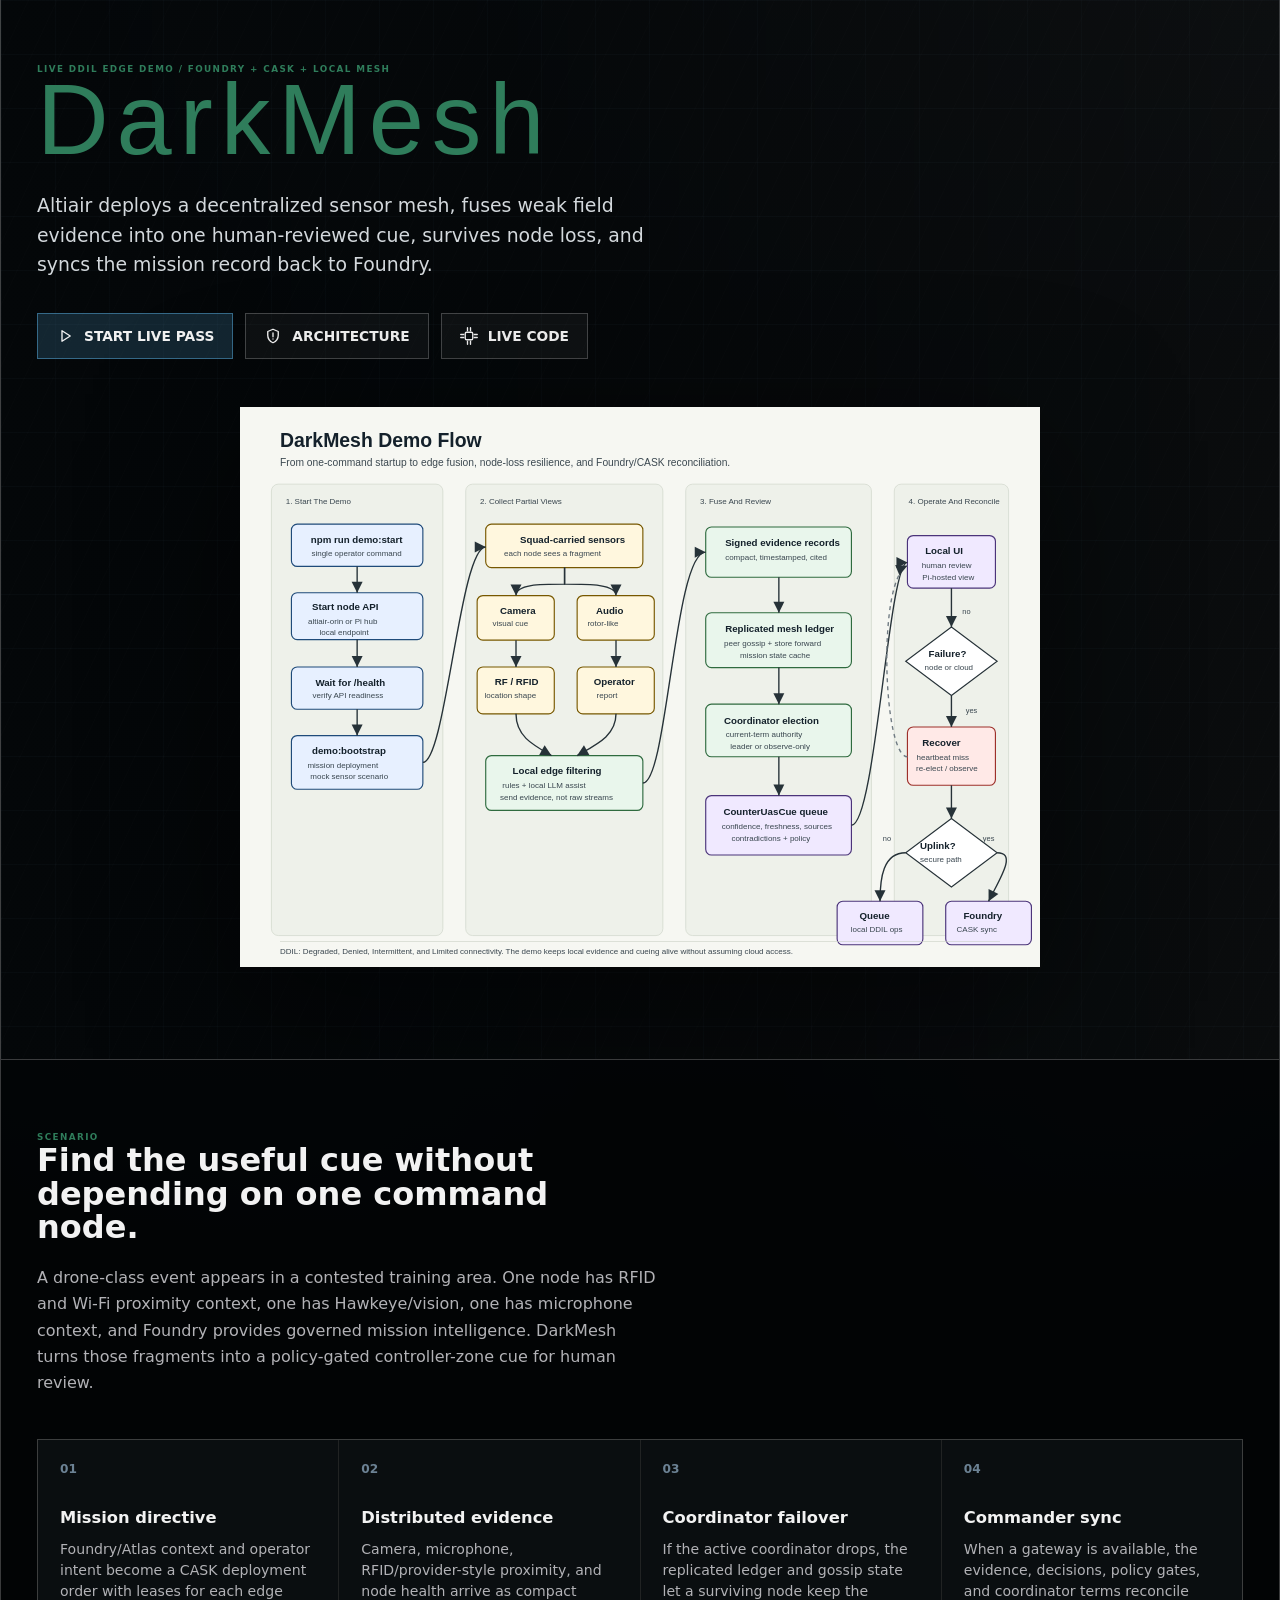
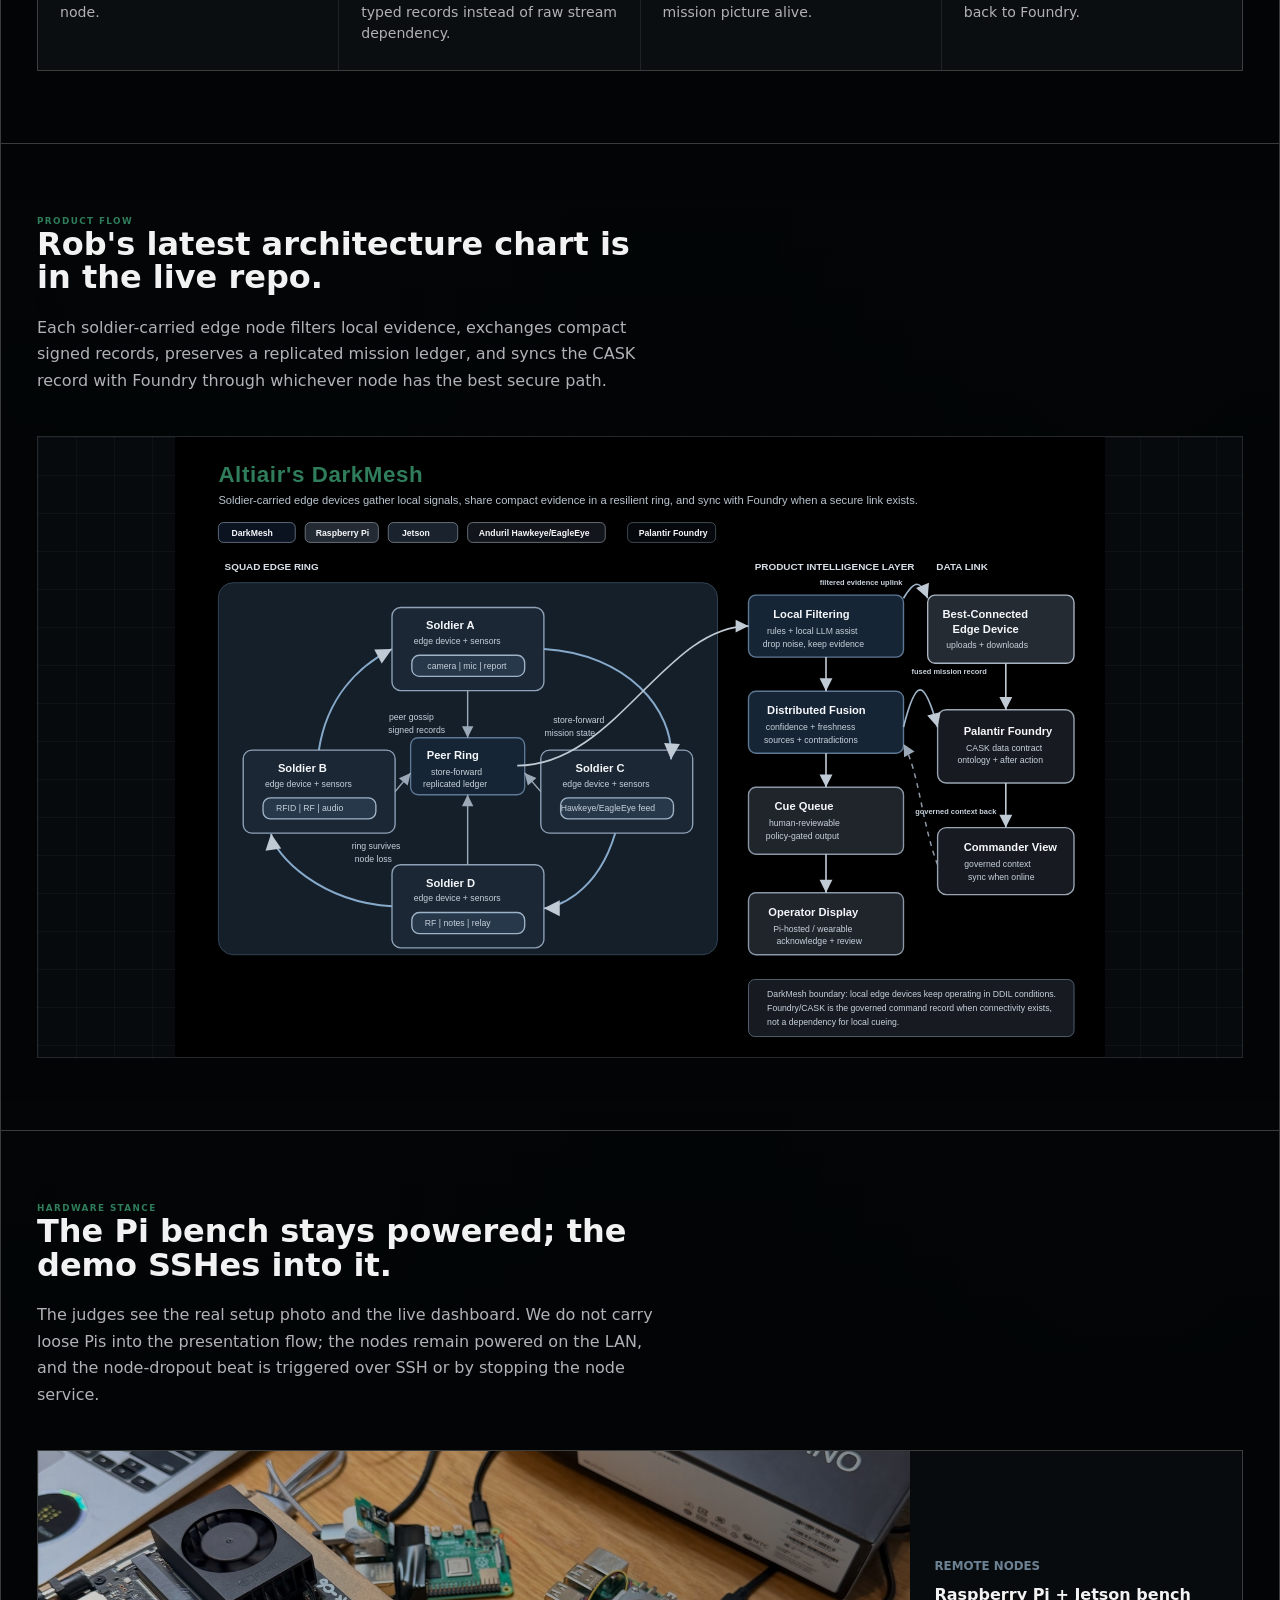
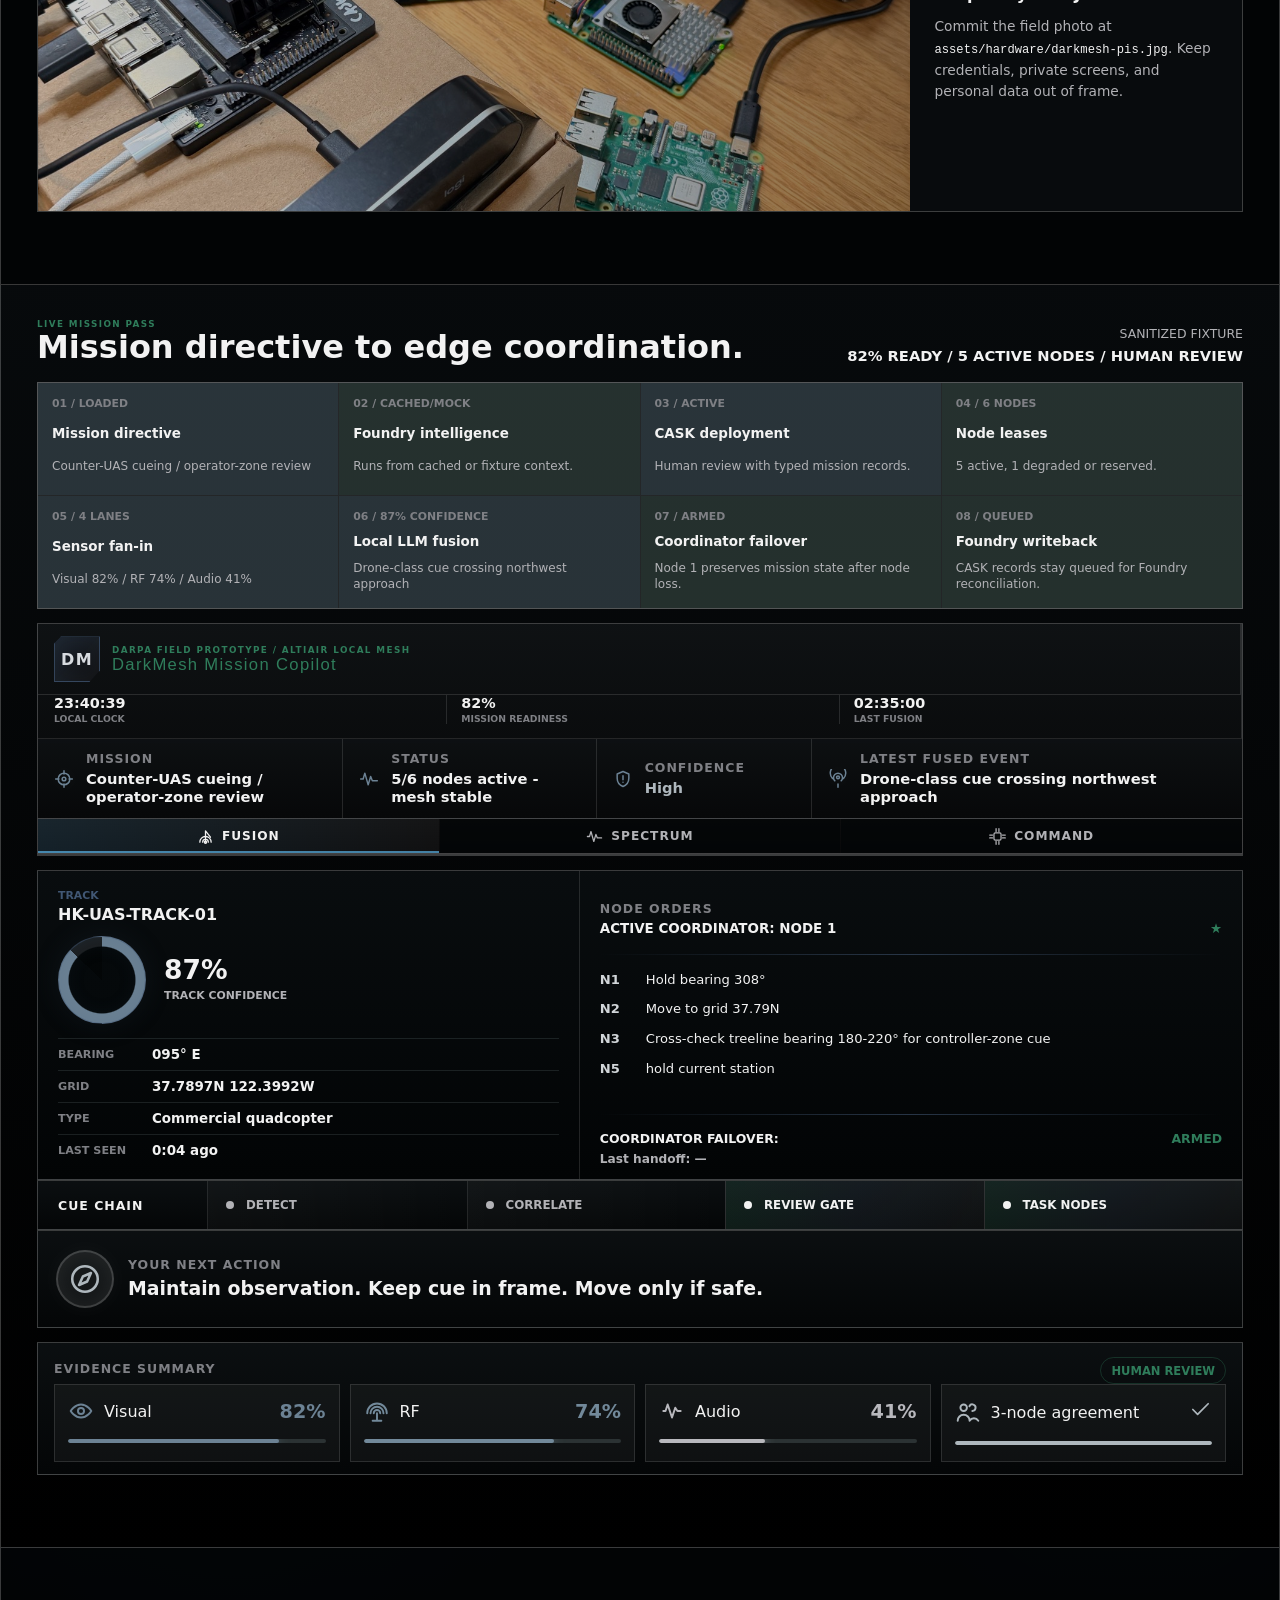
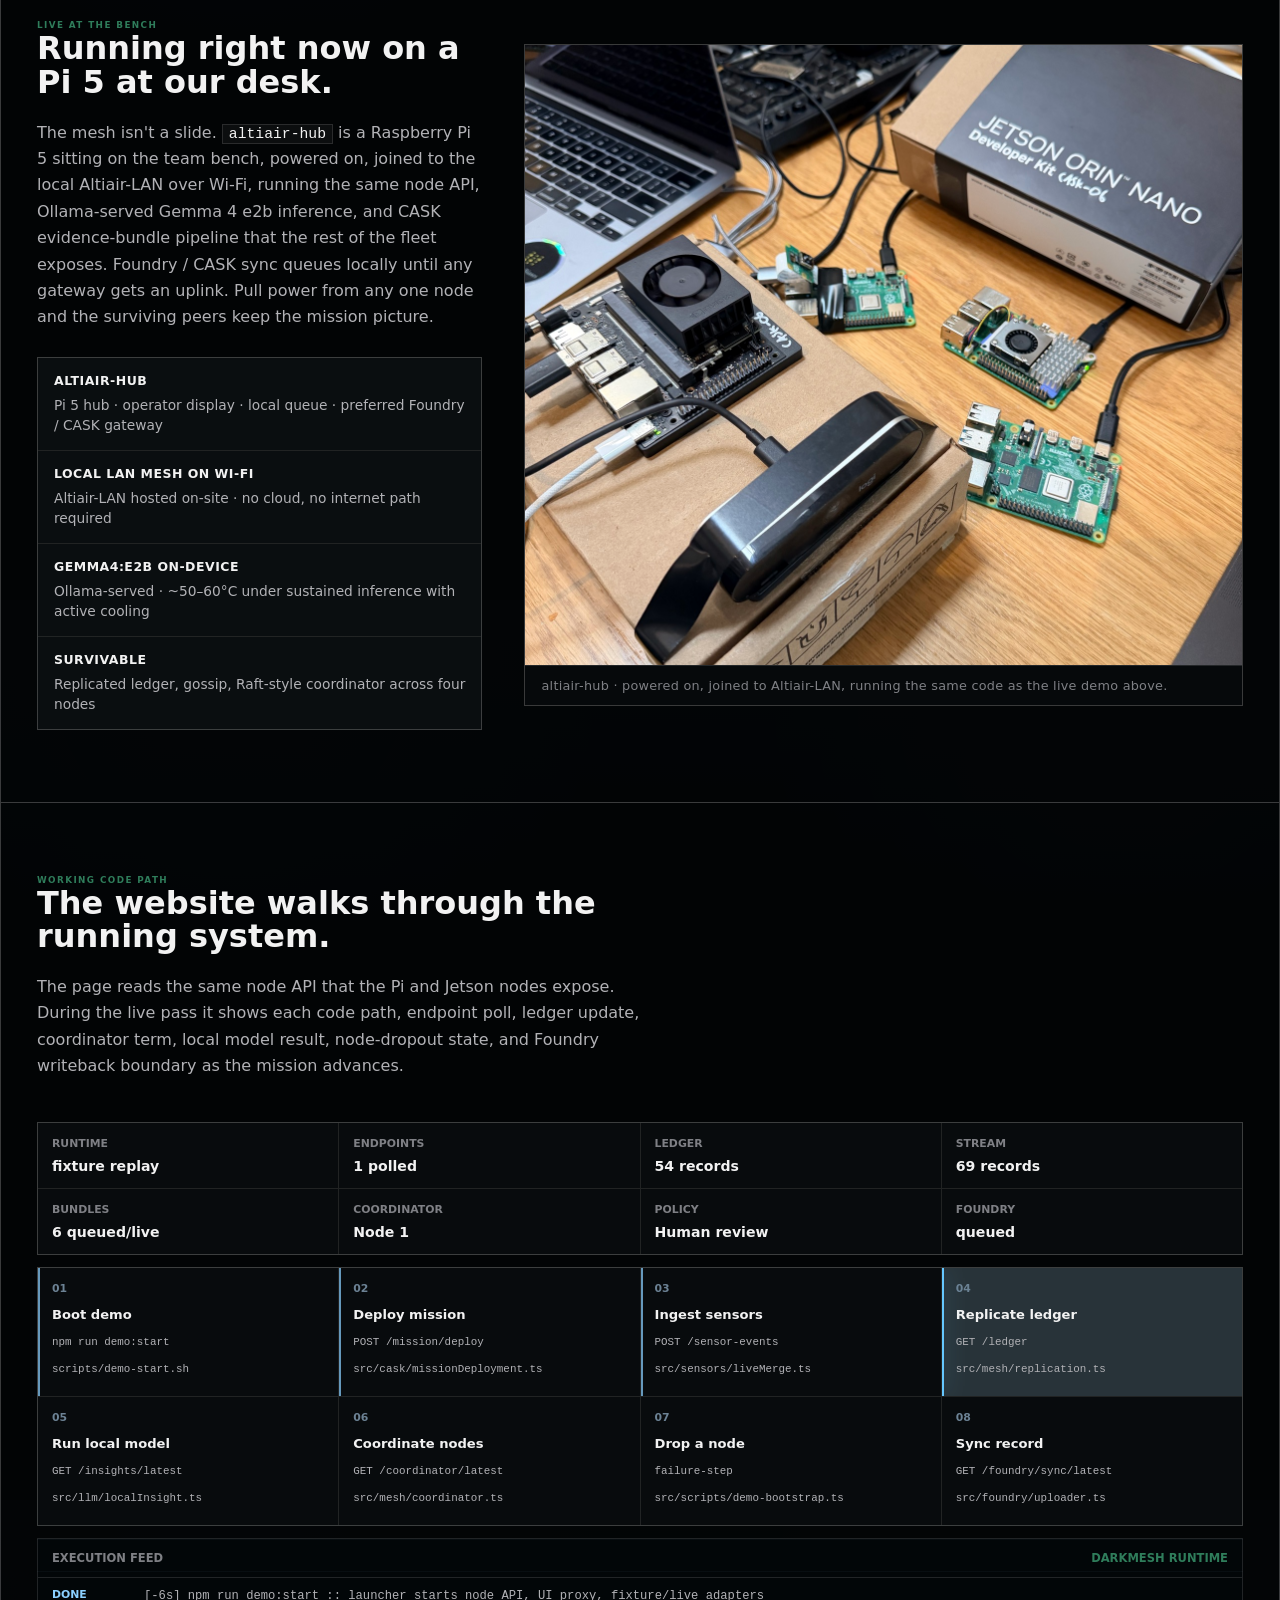
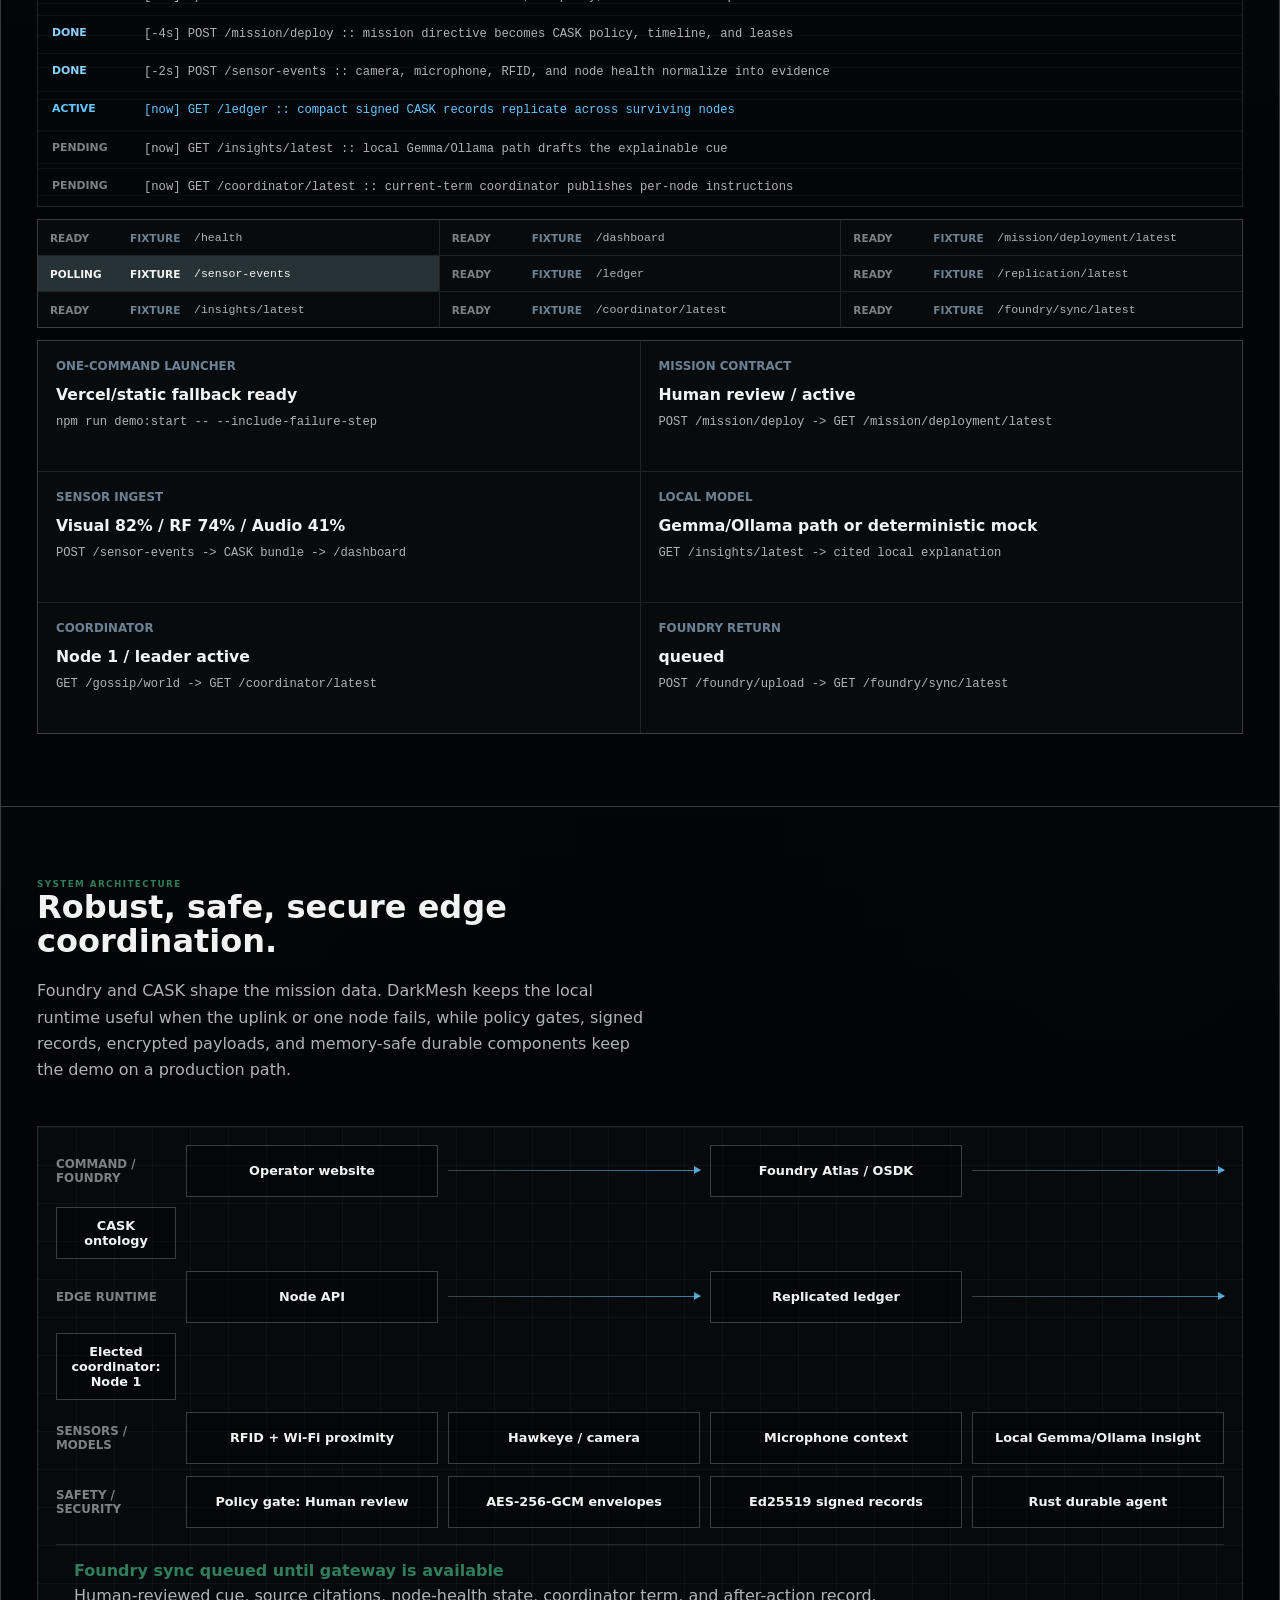
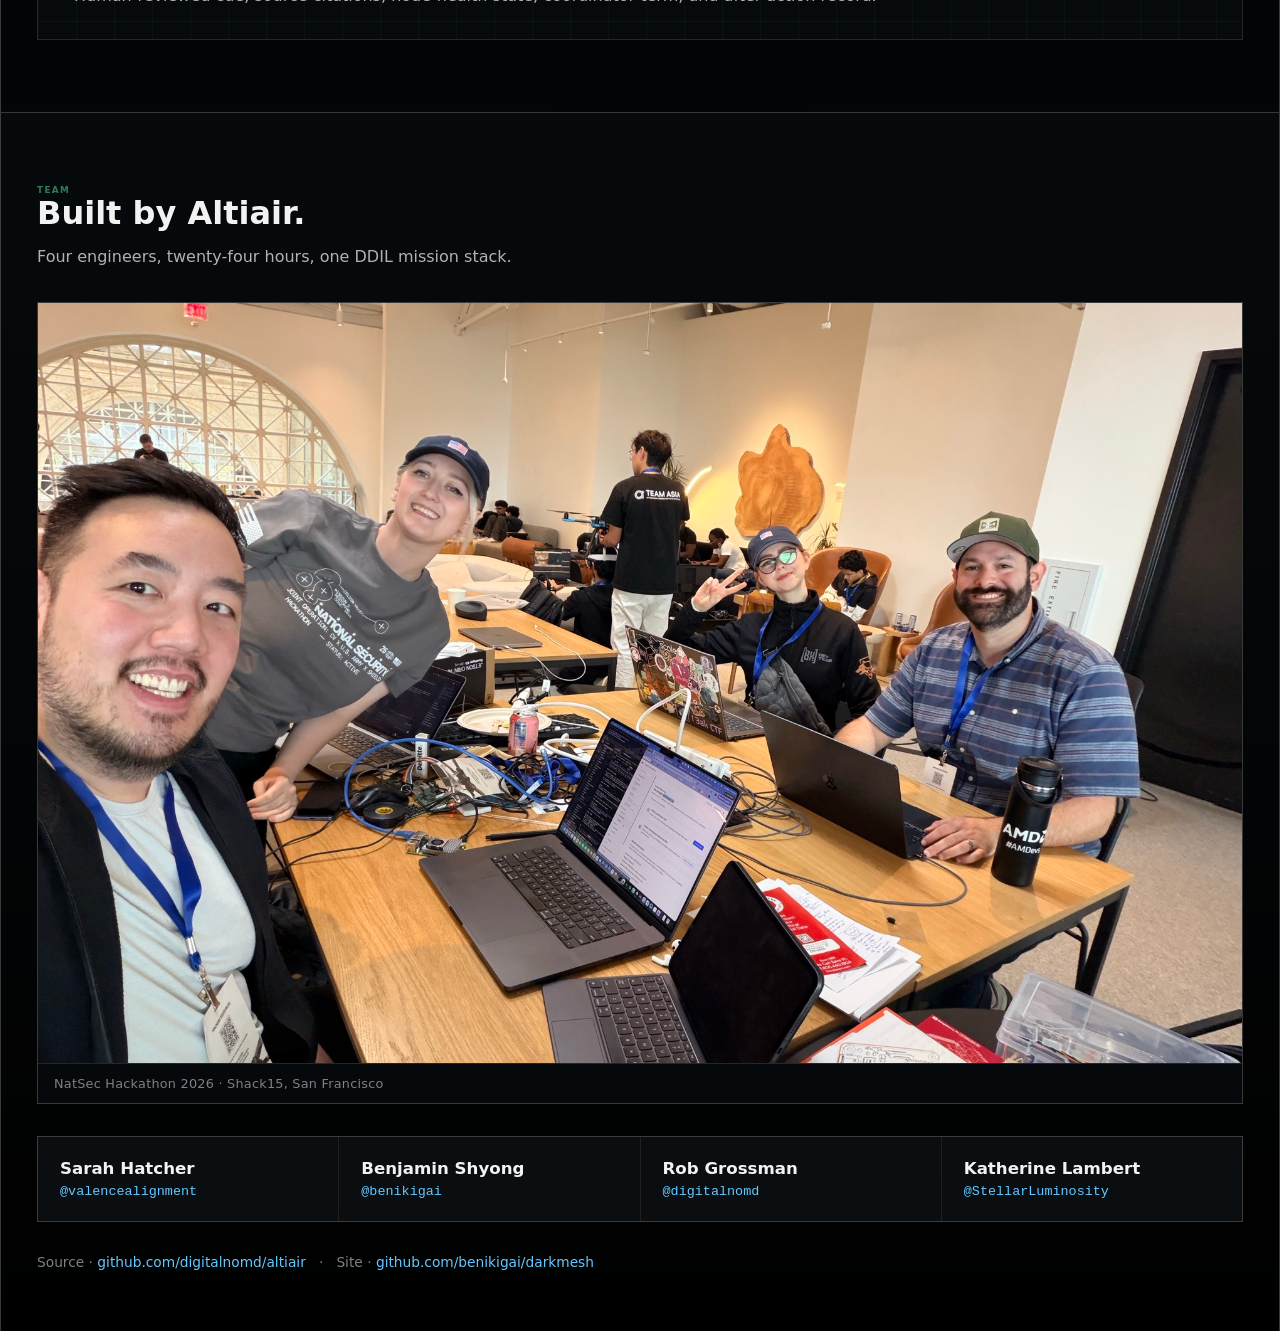
==== implementation/altiair/ui/index.html @ 39098876 "Merge Altiair implementation into DarkMesh live site" ====
<!doctype html>
<html lang="en">
  <head>
    <meta charset="utf-8">
    <meta name="viewport" content="width=device-width, initial-scale=1">
    <title>DarkMesh by Altiair</title>
    <link rel="stylesheet" href="./styles.css">
  </head>
  <body>
    <svg aria-hidden="true" class="icon-sprite" focusable="false">
      <symbol id="icon-crosshair" viewBox="0 0 24 24">
        <path d="M12 2v4M12 18v4M2 12h4M18 12h4"></path>
        <circle cx="12" cy="12" r="7"></circle>
        <circle cx="12" cy="12" r="2.2"></circle>
      </symbol>
      <symbol id="icon-wave" viewBox="0 0 24 24">
        <path d="M2 12h3l2-7 4 14 3-10 2 5h6"></path>
      </symbol>
      <symbol id="icon-shield" viewBox="0 0 24 24">
        <path d="M12 3l7 3v5c0 4.8-2.9 8.2-7 10-4.1-1.8-7-5.2-7-10V6l7-3z"></path>
        <path d="M12 8v5M12 16h.01"></path>
      </symbol>
      <symbol id="icon-antenna" viewBox="0 0 24 24">
        <path d="M12 18v4M8.2 14.2a5.4 5.4 0 1 1 7.6 0M5.4 11.4a9.3 9.3 0 1 1 13.2 0"></path>
        <circle cx="12" cy="10" r="1.7"></circle>
      </symbol>
      <symbol id="icon-chevrons" viewBox="0 0 24 24">
        <path d="M7 7l5 5-5 5M13 7l5 5-5 5"></path>
      </symbol>
      <symbol id="icon-eye" viewBox="0 0 24 24">
        <path d="M2.5 12s3.5-6 9.5-6 9.5 6 9.5 6-3.5 6-9.5 6-9.5-6-9.5-6z"></path>
        <circle cx="12" cy="12" r="2.8"></circle>
      </symbol>
      <symbol id="icon-radio" viewBox="0 0 24 24">
        <path d="M6 14a6 6 0 0 1 12 0M3 14a9 9 0 0 1 18 0M9 14a3 3 0 0 1 6 0"></path>
        <path d="M12 14v7M8 21h8"></path>
      </symbol>
      <symbol id="icon-audio" viewBox="0 0 24 24">
        <path d="M4 12h2l2-6 4 12 3-9 2 3h3"></path>
      </symbol>
      <symbol id="icon-team" viewBox="0 0 24 24">
        <path d="M16 11a3 3 0 1 0-2.7-4.3M8 11a3 3 0 1 0 0-6 3 3 0 0 0 0 6z"></path>
        <path d="M2.5 20a5.5 5.5 0 0 1 11 0M13.5 20a4.8 4.8 0 0 1 8 0"></path>
      </symbol>
      <symbol id="icon-check" viewBox="0 0 24 24">
        <path d="M20 6L9 17l-5-5"></path>
      </symbol>
      <symbol id="icon-alert" viewBox="0 0 24 24">
        <path d="M12 3l10 18H2L12 3z"></path>
        <path d="M12 9v5M12 17h.01"></path>
      </symbol>
      <symbol id="icon-compass" viewBox="0 0 24 24">
        <circle cx="12" cy="12" r="9"></circle>
        <path d="M16.2 7.8l-2.7 6-5.7 2.4 2.7-6 5.7-2.4z"></path>
      </symbol>
      <symbol id="icon-refresh" viewBox="0 0 24 24">
        <path d="M20 11a8 8 0 0 0-14.9-3M4 5v5h5M4 13a8 8 0 0 0 14.9 3M20 19v-5h-5"></path>
      </symbol>
      <symbol id="icon-pause" viewBox="0 0 24 24">
        <path d="M8 5v14M16 5v14"></path>
      </symbol>
      <symbol id="icon-play" viewBox="0 0 24 24">
        <path d="M8 5l11 7-11 7V5z"></path>
      </symbol>
      <symbol id="icon-radar" viewBox="0 0 24 24">
        <path d="M4 20a8 8 0 1 1 16 0"></path>
        <path d="M8 20a4 4 0 1 1 8 0"></path>
        <path d="M12 20V4l7 9"></path>
        <circle cx="12" cy="20" r="1.6"></circle>
      </symbol>
      <symbol id="icon-cpu" viewBox="0 0 24 24">
        <rect x="7" y="7" width="10" height="10" rx="1.8"></rect>
        <path d="M10 1v4M14 1v4M10 19v4M14 19v4M1 10h4M1 14h4M19 10h4M19 14h4"></path>
      </symbol>
      <symbol id="icon-lock" viewBox="0 0 24 24">
        <rect x="5" y="10" width="14" height="10" rx="2"></rect>
        <path d="M8 10V7a4 4 0 0 1 8 0v3M12 14v2"></path>
      </symbol>
    </svg>

    <div class="ambient-field" aria-hidden="true"></div>

    <main class="site-frame">
      <section class="hero-section" id="mission-brief" aria-label="DarkMesh mission brief">
        <div class="hero-copy">
          <p class="eyebrow">Live DDIL edge demo / Foundry + CASK + local mesh</p>
          <h1 class="hero-title">DarkMesh</h1>
          <p class="hero-lede">
            Altiair deploys a decentralized sensor mesh, fuses weak field evidence into one human-reviewed cue, survives node loss, and syncs the mission record back to Foundry.
          </p>
          <div class="hero-actions" aria-label="Demo actions">
            <button class="primary-action" type="button" data-scroll-target="live-demo">
              <svg><use href="#icon-play"></use></svg>
              Start live pass
            </button>
            <a class="secondary-action" href="#architecture">
              <svg><use href="#icon-shield"></use></svg>
              Architecture
            </a>
            <a class="secondary-action" href="#runtime-proof">
              <svg><use href="#icon-cpu"></use></svg>
              Live code
            </a>
          </div>
        </div>
        <div class="hero-visual" aria-label="Demo flow preview">
          <img src="./assets/pitch/demo-flow-chart.svg" alt="DarkMesh live demo flow from sensor ingest through Foundry synchronization">
        </div>
      </section>

      <section class="narrative-section" aria-label="Mission narrative">
        <div class="narrative-copy">
          <p class="eyebrow">Scenario</p>
          <h2>Find the useful cue without depending on one command node.</h2>
          <p>
            A drone-class event appears in a contested training area. One node has RFID and Wi-Fi proximity context, one has Hawkeye/vision, one has microphone context, and Foundry provides governed mission intelligence. DarkMesh turns those fragments into a policy-gated controller-zone cue for human review.
          </p>
        </div>
        <div class="narrative-columns" aria-label="Mission ingredients">
          <article>
            <span>01</span>
            <strong>Mission directive</strong>
            <p>Foundry/Atlas context and operator intent become a CASK deployment order with leases for each edge node.</p>
          </article>
          <article>
            <span>02</span>
            <strong>Distributed evidence</strong>
            <p>Camera, microphone, RFID/provider-style proximity, and node health arrive as compact typed records instead of raw stream dependency.</p>
          </article>
          <article>
            <span>03</span>
            <strong>Coordinator failover</strong>
            <p>If the active coordinator drops, the replicated ledger and gossip state let a surviving node keep the mission picture alive.</p>
          </article>
          <article>
            <span>04</span>
            <strong>Commander sync</strong>
            <p>When a gateway is available, the evidence, decisions, policy gates, and coordinator terms reconcile back to Foundry.</p>
          </article>
        </div>
      </section>

      <section class="visual-section product-flow-section" aria-label="DarkMesh product flow">
        <div class="visual-copy">
          <p class="eyebrow">Product flow</p>
          <h2>Rob's latest architecture chart is in the live repo.</h2>
          <p>
            Each soldier-carried edge node filters local evidence, exchanges compact signed records, preserves a replicated mission ledger, and syncs the CASK record with Foundry through whichever node has the best secure path.
          </p>
        </div>
        <figure class="flow-chart-frame">
          <img src="./assets/pitch/product-flow-chart.svg" alt="DarkMesh product flow chart showing edge devices, local fusion, operator display, and Foundry synchronization">
        </figure>
      </section>

      <section class="visual-section hardware-section" aria-label="Remote node hardware">
        <div class="visual-copy">
          <p class="eyebrow">Hardware stance</p>
          <h2>The Pi bench stays powered; the demo SSHes into it.</h2>
          <p>
            The judges see the real setup photo and the live dashboard. We do not carry loose Pis into the presentation flow; the nodes remain powered on the LAN, and the node-dropout beat is triggered over SSH or by stopping the node service.
          </p>
        </div>
        <div class="hardware-stage">
          <div class="hardware-photo" role="img" aria-label="Raspberry Pi and Jetson bench setup photo"></div>
          <div class="hardware-facts" aria-label="Hardware facts">
            <span>Remote nodes</span>
            <strong>Raspberry Pi + Jetson bench</strong>
            <p>Commit the field photo at <code>assets/hardware/darkmesh-pis.jpg</code>. Keep credentials, private screens, and personal data out of frame.</p>
          </div>
        </div>
      </section>

      <section class="live-demo-section" id="live-demo" aria-label="Live DarkMesh demo">
        <div class="stage-header">
          <div>
            <p class="eyebrow">Live mission pass</p>
            <h2>Mission directive to edge coordination.</h2>
          </div>
          <div class="runtime-source" aria-label="Runtime source">
            <span id="sourceMode">Detecting source</span>
            <strong id="flowStatus">Waiting for CASK state</strong>
          </div>
        </div>

        <div id="missionFlow" class="mission-flow" aria-label="Mission execution flow"></div>

        <div class="app-shell" data-view="fusion">
      <header class="titlebar">
        <div class="titlebar-main">
          <div class="titlebar-top">
            <div class="brand-lockup">
              <span class="brand-mark">DM</span>
              <div>
                <p class="eyebrow">DARPA field prototype / Altiair local mesh</p>
                <h1>DarkMesh Mission Copilot</h1>
              </div>
            </div>
            <div class="command-readout" aria-label="Runtime telemetry">
              <span>
                <b id="missionClock">--:--:--</b>
                <small>Local clock</small>
              </span>
              <span>
                <b id="readinessScore">--</b>
                <small>Mission readiness</small>
              </span>
              <span>
                <b id="lastUpdate">--</b>
                <small>Last fusion</small>
              </span>
            </div>
          </div>
          <section class="mission-strip header-strip" aria-label="Mission summary">
            <article class="summary-cell">
              <svg class="summary-icon"><use href="#icon-crosshair"></use></svg>
              <div>
                <p>Mission</p>
                <strong id="missionName">-</strong>
              </div>
            </article>
            <article class="summary-cell">
              <svg class="summary-icon"><use href="#icon-wave"></use></svg>
              <div>
                <p>Status</p>
                <strong id="meshStatus">-</strong>
              </div>
            </article>
            <article class="summary-cell">
              <svg class="summary-icon"><use href="#icon-shield"></use></svg>
              <div>
                <p>Confidence</p>
                <strong id="confidenceLabel" class="metric-warning">-</strong>
              </div>
            </article>
            <article class="summary-cell">
              <svg class="summary-icon"><use href="#icon-antenna"></use></svg>
              <div>
                <p>Latest fused event</p>
                <strong id="latestEvent">-</strong>
              </div>
            </article>
          </section>
        </div>
      </header>

      <nav class="viewport-tabs" aria-label="Map mode">
        <button class="view-mode-button is-active" type="button" data-view-mode="fusion">
          <svg><use href="#icon-radar"></use></svg>
          Fusion
        </button>
        <button class="view-mode-button" type="button" data-view-mode="spectrum">
          <svg><use href="#icon-wave"></use></svg>
          Spectrum
        </button>
        <button class="view-mode-button" type="button" data-view-mode="command">
          <svg><use href="#icon-cpu"></use></svg>
          Command
        </button>
      </nav>

      <section class="ops-grid" aria-label="Hawkeye operations workspace">
        <main class="map-panel" aria-label="Mission map">
          <div class="legend" aria-label="Map legend">
            <div><span class="legend-mark node-friendly"></span>Friendly Node</div>
            <div><span class="legend-mark node-degraded"></span>Degraded Node</div>
            <div><span class="legend-line mesh-link"></span>Mesh Link</div>
            <div><span class="legend-mark fov-mark"></span>Camera FOV</div>
            <div><span class="legend-line rf-line"></span>RF Bearing</div>
            <div><span class="legend-mark fused-mark"></span>Fused Detection</div>
            <div><span class="legend-mark objective-mark"></span>Objective Area</div>
            <div><span class="legend-line trail-line"></span>Track Trail</div>
          </div>

          <div id="baseMap" class="base-map" aria-hidden="true"></div>

          <svg id="mapSvg" class="map-svg" viewBox="0 0 1200 390" preserveAspectRatio="none" role="img" aria-labelledby="mapTitle mapDesc">
            <title id="mapTitle">Mission mesh map</title>
            <desc id="mapDesc">Nodes, mesh links, sensor fields of view, objective area, and fused event estimate.</desc>
          </svg>

          <div class="scan-beam" aria-hidden="true"></div>
          <div class="map-noise" aria-hidden="true"></div>

          <div class="compass" aria-hidden="true">
            <span>N</span>
            <svg viewBox="0 0 24 24">
              <path d="M12 2l4.8 19L12 17.8 7.2 21 12 2z"></path>
            </svg>
          </div>

          <div class="scale" aria-hidden="true">
            <span>0</span>
            <span>500m</span>
            <span>1km</span>
            <div class="scale-bar">
              <i></i><i></i><i></i>
            </div>
          </div>

          <div class="map-footer" aria-hidden="true">
            <span id="mapCoordinateReadout">Coordinate grid: pending</span>
            <span>Autonomy: review gated</span>
            <span id="mapAttribution">Map tiles via local proxy</span>
          </div>
        </main>

        <aside class="target-panel" aria-label="Track and node orders">
          <section class="track-section" aria-label="Track">
            <div class="target-header">
              <span class="target-kicker">Track</span>
              <strong id="targetCallsign">HK-UAS-TRACK-01</strong>
            </div>
            <div class="confidence-dial" aria-label="Track confidence score">
              <div class="dial-ring" id="confidenceDial"></div>
              <div>
                <b id="targetConfidenceScore">--%</b>
                <span id="targetConfidenceLabel">Track confidence</span>
              </div>
            </div>
            <dl class="target-facts">
              <div>
                <dt>Bearing</dt>
                <dd id="targetBearing">--</dd>
              </div>
              <div>
                <dt>Grid</dt>
                <dd id="targetGrid">--</dd>
              </div>
              <div>
                <dt>Type</dt>
                <dd id="targetType">--</dd>
              </div>
              <div>
                <dt>Last seen</dt>
                <dd id="targetLastSeen">--</dd>
              </div>
            </dl>
          </section>

          <section class="node-orders-section" aria-label="Node orders">
            <p class="panel-label">Node orders</p>
            <div class="coordinator-readout">
              <span>Active coordinator: <b id="coordinatorLeader">NODE 1</b></span>
              <span class="coordinator-star" aria-hidden="true">&#9733;</span>
            </div>
            <div class="order-divider order-divider-top" aria-hidden="true"></div>
            <div id="nodeOrders" class="node-orders-list"></div>
            <div class="order-divider order-divider-bottom" aria-hidden="true"></div>
            <div class="failover-row">
              <span>Coordinator failover:</span>
              <b id="failoverState">ARMED</b>
            </div>
            <div class="handoff-row">Last handoff: <span id="lastHandoff">&mdash;</span></div>
          </section>

        </aside>
      </section>

      <section class="cue-chain-row" aria-label="Cue chain">
        <p class="panel-label">Cue chain</p>
        <div id="cueChain" class="cue-steps"></div>
      </section>

      <section class="dashboard-bottom" aria-label="Operator decisions and evidence">
        <article class="next-action-card">
          <div class="action-glyph">
            <svg><use href="#icon-compass"></use></svg>
          </div>
          <div>
            <p>Your next action</p>
            <strong id="operatorAction">-</strong>
          </div>
        </article>

        <article class="evidence-card">
          <div class="card-header">
            <p>Evidence summary</p>
            <span id="policyGate" class="policy-pill">-</span>
          </div>
          <div id="evidenceMetrics" class="evidence-grid"></div>
        </article>
      </section>
        </div>
      </section>

      <section class="bench-section" aria-label="Pi 5 bench setup running the live mesh">
        <div class="bench-copy">
          <p class="eyebrow">Live at the bench</p>
          <h2>Running right now on a Pi 5 at our desk.</h2>
          <p>
            The mesh isn't a slide. <code>altiair-hub</code> is a Raspberry Pi 5 sitting on the team bench, powered on, joined to the local Altiair-LAN over Wi-Fi, running the same node API, Ollama-served Gemma 4 e2b inference, and CASK evidence-bundle pipeline that the rest of the fleet exposes. Foundry / CASK sync queues locally until any gateway gets an uplink. Pull power from any one node and the surviving peers keep the mission picture.
          </p>
          <ul class="bench-facts">
            <li>
              <strong>altiair-hub</strong>
              Pi 5 hub · operator display · local queue · preferred Foundry / CASK gateway
            </li>
            <li>
              <strong>Local LAN mesh on Wi-Fi</strong>
              Altiair-LAN hosted on-site · no cloud, no internet path required
            </li>
            <li>
              <strong>gemma4:e2b on-device</strong>
              Ollama-served · ~50–60°C under sustained inference with active cooling
            </li>
            <li>
              <strong>Survivable</strong>
              Replicated ledger, gossip, Raft-style coordinator across four nodes
            </li>
          </ul>
        </div>
        <figure class="bench-visual">
          <img src="./assets/hardware/darkmesh-pis.jpg" alt="Pi 5 mesh node powered on at the team bench, running DarkMesh on local Altiair-LAN over Wi-Fi" />
          <figcaption>altiair-hub · powered on, joined to Altiair-LAN, running the same code as the live demo above.</figcaption>
        </figure>
      </section>

      <section class="proof-section" id="runtime-proof" aria-label="Runtime proof">
        <div class="proof-copy">
          <p class="eyebrow">Working code path</p>
          <h2>The website walks through the running system.</h2>
          <p>
            The page reads the same node API that the Pi and Jetson nodes expose. During the live pass it shows each code path, endpoint poll, ledger update, coordinator term, local model result, node-dropout state, and Foundry writeback boundary as the mission advances.
          </p>
        </div>
        <div class="runtime-workbench" aria-label="Live code execution workbench">
          <div id="executionCounters" class="execution-counters" aria-label="Runtime counters"></div>
          <div id="executionTimeline" class="execution-timeline" aria-label="Code path timeline"></div>
          <div class="execution-console" aria-label="Execution feed">
            <div class="console-topline">
              <span>execution feed</span>
              <strong>DarkMesh runtime</strong>
            </div>
            <div id="executionFeed" class="execution-feed"></div>
          </div>
          <div id="endpointGrid" class="endpoint-grid" aria-label="Endpoint polling state"></div>
          <div id="runtimeProof" class="proof-grid" aria-label="Live runtime checks"></div>
        </div>
      </section>

      <section class="architecture-section" id="architecture" aria-label="DarkMesh architecture">
        <div class="architecture-copy">
          <p class="eyebrow">System architecture</p>
          <h2>Robust, safe, secure edge coordination.</h2>
          <p>
            Foundry and CASK shape the mission data. DarkMesh keeps the local runtime useful when the uplink or one node fails, while policy gates, signed records, encrypted payloads, and memory-safe durable components keep the demo on a production path.
          </p>
        </div>

        <div class="uml-board" role="img" aria-label="UML-style architecture diagram for DarkMesh">
          <div class="uml-lane lane-command">
            <span class="lane-label">Command / Foundry</span>
            <div class="uml-node">Operator website</div>
            <div class="uml-arrow"></div>
            <div class="uml-node">Foundry Atlas / OSDK</div>
            <div class="uml-arrow"></div>
            <div class="uml-node">CASK ontology</div>
          </div>
          <div class="uml-lane lane-edge">
            <span class="lane-label">Edge runtime</span>
            <div class="uml-node">Node API</div>
            <div class="uml-arrow"></div>
            <div class="uml-node">Replicated ledger</div>
            <div class="uml-arrow"></div>
            <div class="uml-node" id="archCoordinator">Elected coordinator</div>
          </div>
          <div class="uml-lane lane-sensors">
            <span class="lane-label">Sensors / models</span>
            <div class="uml-node">RFID + Wi-Fi proximity</div>
            <div class="uml-node">Hawkeye / camera</div>
            <div class="uml-node">Microphone context</div>
            <div class="uml-node">Local Gemma/Ollama insight</div>
          </div>
          <div class="uml-lane lane-safety">
            <span class="lane-label">Safety / security</span>
            <div class="uml-node" id="archSecurity">Policy gate</div>
            <div class="uml-node">AES-256-GCM envelopes</div>
            <div class="uml-node">Ed25519 signed records</div>
            <div class="uml-node">Rust durable agent</div>
          </div>
          <div class="uml-outcome">
            <strong id="archSync">Foundry sync queued until gateway is available</strong>
            <span>Human-reviewed cue, source citations, node-health state, coordinator term, and after-action record.</span>
          </div>
        </div>
      </section>

      <section class="team-section" aria-label="Altiair team">
        <header class="team-header">
          <p class="eyebrow">Team</p>
          <h2>Built by Altiair.</h2>
          <p>Four engineers, twenty-four hours, one DDIL mission stack.</p>
        </header>

        <figure class="team-photo">
          <img src="./assets/hardware/darkmesh-team.jpg" alt="Team Altiair at NatSec Hackathon 2026, Shack15 SF" />
          <figcaption>NatSec Hackathon 2026 · Shack15, San Francisco</figcaption>
        </figure>

        <div class="team-grid">
          <a class="team-card" href="https://github.com/valencealignment" rel="noopener" target="_blank">
            <strong>Sarah Hatcher</strong>
            <span>@valencealignment</span>
          </a>
          <a class="team-card" href="https://github.com/benikigai" rel="noopener" target="_blank">
            <strong>Benjamin Shyong</strong>
            <span>@benikigai</span>
          </a>
          <a class="team-card" href="https://github.com/digitalnomd" rel="noopener" target="_blank">
            <strong>Rob Grossman</strong>
            <span>@digitalnomd</span>
          </a>
          <a class="team-card" href="https://github.com/StellarLuminosity" rel="noopener" target="_blank">
            <strong>Katherine Lambert</strong>
            <span>@StellarLuminosity</span>
          </a>
        </div>

        <p class="team-repo-note">
          Source &middot;
          <a href="https://github.com/digitalnomd/altiair" rel="noopener" target="_blank">github.com/digitalnomd/altiair</a>
          &nbsp;&nbsp;·&nbsp;&nbsp;
          Site &middot;
          <a href="https://github.com/benikigai/darkmesh" rel="noopener" target="_blank">github.com/benikigai/darkmesh</a>
        </p>
      </section>
    </main>

    <script type="module" src="./app.js"></script>
  </body>
</html>
---- implementation/altiair/ui/styles.css ----
:root {
  color-scheme: dark;
  --bg: #030303;
  --bg-2: #0c0c0d;
  --panel: rgba(13, 13, 14, 0.82);
  --panel-strong: rgba(18, 18, 19, 0.95);
  --panel-soft: rgba(24, 24, 26, 0.68);
  --glass: rgba(255, 255, 255, 0.045);
  --line: rgba(255, 255, 255, 0.12);
  --line-strong: rgba(255, 255, 255, 0.22);
  --text: #f2f2f2;
  --muted: #b2b2b6;
  --muted-2: #7f8085;
  --cyan: #65c7ff;
  --cyan-soft: rgba(101, 199, 255, 0.14);
  --amber: #2f7d5b;
  --amber-soft: rgba(47, 125, 91, 0.18);
  --green: #8bd0ff;
  --red: #c7463f;
  --violet: #b8b8bd;
  --blue: #6c8294;
  --blue-grey: #415774;
  --region-blue: rgba(91, 182, 255, 0.18);
  --region-blue-strong: rgba(129, 207, 255, 0.62);
  --region-amber: rgba(47, 125, 91, 0.2);
  --region-amber-strong: rgba(47, 125, 91, 0.7);
  --shadow: 0 28px 90px rgba(0, 0, 0, 0.48);
  --brand-font: Nasalization, "Arial Rounded MT Bold", "Eurostile Extended", Orbitron, Michroma, Futura, Arial, sans-serif;
}

* {
  box-sizing: border-box;
}

html,
body {
  height: 100%;
  min-height: 100%;
}

body {
  margin: 0;
  overflow-x: hidden;
  overflow-y: auto;
  background:
    radial-gradient(circle at 18% 8%, rgba(87, 165, 211, 0.08), transparent 28%),
    radial-gradient(circle at 88% 12%, rgba(255, 255, 255, 0.035), transparent 27%),
    linear-gradient(180deg, #101316 0%, #050607 45%, #000 100%);
  color: var(--text);
  font-family: Aptos, "IBM Plex Sans", "Helvetica Neue", "Segoe UI", ui-sans-serif, system-ui, sans-serif;
  letter-spacing: 0;
}

button,
input,
select,
textarea {
  font: inherit;
}

button {
  -webkit-tap-highlight-color: transparent;
}

.ambient-field {
  position: fixed;
  inset: 0;
  z-index: -1;
  pointer-events: none;
  background:
    linear-gradient(rgba(119, 164, 190, 0.045) 1px, transparent 1px),
    linear-gradient(90deg, rgba(119, 164, 190, 0.036) 1px, transparent 1px);
  background-size: 42px 42px;
  mask-image: radial-gradient(circle at center, black, transparent 78%);
}

.ambient-field::before,
.ambient-field::after {
  content: "";
  position: absolute;
  inset: 0;
}

.ambient-field::before {
  background: repeating-linear-gradient(115deg, transparent 0 18px, rgba(255, 255, 255, 0.028) 19px, transparent 20px);
  opacity: 0.68;
}

.ambient-field::after {
  background: linear-gradient(90deg, transparent, rgba(101, 199, 255, 0.1), transparent);
  transform: translateX(-100%);
  animation: ambientSweep 8s linear infinite;
}

.icon-sprite {
  position: absolute;
  width: 0;
  height: 0;
  overflow: hidden;
}

.icon-sprite path,
.icon-sprite circle,
.icon-sprite rect {
  fill: none;
  stroke: currentColor;
  stroke-width: 1.8;
  stroke-linecap: round;
  stroke-linejoin: round;
}

.site-frame {
  min-height: 100svh;
}

.hero-section,
.narrative-section,
.visual-section,
.live-demo-section,
.proof-section,
.architecture-section {
  width: min(100vw, 1720px);
  margin: 0 auto;
}

.hero-section {
  position: relative;
  display: grid;
  grid-template-columns: minmax(360px, 0.78fr) minmax(520px, 1fr);
  align-items: center;
  gap: 48px;
  min-height: 92svh;
  padding: 70px 36px 92px;
  overflow: hidden;
  border-left: 1px solid var(--line-strong);
  border-right: 1px solid var(--line-strong);
  background:
    linear-gradient(90deg, rgba(4, 7, 9, 0.99) 0%, rgba(4, 7, 9, 0.9) 40%, rgba(12, 15, 17, 0.66) 100%),
    linear-gradient(180deg, rgba(255, 255, 255, 0.035), transparent 34%),
    #050607;
}

.hero-section::before {
  content: "";
  position: absolute;
  inset: 0;
  z-index: 0;
  background:
    linear-gradient(rgba(155, 215, 255, 0.055) 1px, transparent 1px),
    linear-gradient(90deg, rgba(155, 215, 255, 0.045) 1px, transparent 1px),
    repeating-linear-gradient(115deg, transparent 0 24px, rgba(255, 255, 255, 0.025) 25px, transparent 26px);
  background-size: 54px 54px, 54px 54px, auto;
  opacity: 0.48;
  pointer-events: none;
}

.hero-copy,
.hero-visual {
  position: relative;
  z-index: 1;
}

.hero-copy {
  max-width: 680px;
}

.hero-title {
  margin: 0;
  color: var(--amber);
  font-family: var(--brand-font);
  font-size: 6.2rem;
  line-height: 0.88;
  font-weight: 400;
  letter-spacing: 0.08em;
  white-space: nowrap;
}

.hero-lede {
  max-width: 610px;
  margin: 28px 0 0;
  color: #d3d8dc;
  font-size: 1.18rem;
  line-height: 1.55;
}

.hero-actions {
  display: flex;
  flex-wrap: wrap;
  gap: 12px;
  margin-top: 34px;
}

.primary-action,
.secondary-action {
  display: inline-flex;
  min-height: 46px;
  align-items: center;
  gap: 10px;
  padding: 0 18px;
  border: 1px solid var(--line-strong);
  color: var(--text);
  text-decoration: none;
  font-size: 0.86rem;
  font-weight: 820;
  text-transform: uppercase;
  cursor: pointer;
  transition: transform 160ms ease, border-color 160ms ease, background 160ms ease;
}

.primary-action {
  background: rgba(101, 199, 255, 0.16);
  border-color: rgba(101, 199, 255, 0.42);
}

.secondary-action {
  background: rgba(255, 255, 255, 0.04);
}

.primary-action:hover,
.secondary-action:hover {
  transform: translateY(-1px);
  border-color: rgba(255, 255, 255, 0.38);
  background: rgba(255, 255, 255, 0.075);
}

.primary-action svg,
.secondary-action svg {
  width: 18px;
  height: 18px;
}

.hero-visual {
  min-width: 0;
  align-self: stretch;
  display: grid;
  align-items: center;
}

.hero-visual img {
  width: 100%;
  max-height: 72svh;
  object-fit: contain;
  filter: drop-shadow(0 34px 70px rgba(0, 0, 0, 0.5));
}

.narrative-section,
.visual-section,
.proof-section,
.architecture-section {
  display: grid;
  grid-template-columns: minmax(280px, 0.58fr) minmax(0, 1fr);
  gap: 42px;
  padding: 72px 36px;
  border-left: 1px solid var(--line-strong);
  border-right: 1px solid var(--line-strong);
  border-top: 1px solid var(--line-strong);
  background: rgba(3, 5, 6, 0.94);
}

.architecture-section {
  min-height: 100svh;
}

.narrative-copy,
.visual-copy,
.proof-copy,
.architecture-copy {
  max-width: 620px;
}

.narrative-copy h2,
.visual-copy h2,
.proof-copy h2,
.architecture-copy h2,
.stage-header h2 {
  margin: 0;
  color: var(--text);
  font-size: 2rem;
  line-height: 1.05;
  letter-spacing: 0;
}

.narrative-copy p:not(.eyebrow),
.visual-copy p:not(.eyebrow),
.proof-copy p:not(.eyebrow),
.architecture-copy p:not(.eyebrow) {
  margin: 20px 0 0;
  color: var(--muted);
  font-size: 1rem;
  line-height: 1.65;
}

.narrative-columns {
  display: grid;
  grid-template-columns: repeat(4, minmax(0, 1fr));
  gap: 1px;
  min-width: 0;
  background: var(--line);
  border: 1px solid var(--line);
}

.narrative-columns article {
  min-width: 0;
  min-height: 230px;
  padding: 22px;
  background: rgba(9, 13, 15, 0.94);
}

.narrative-columns span {
  display: block;
  margin-bottom: 32px;
  color: var(--blue);
  font-size: 0.76rem;
  font-weight: 860;
}

.narrative-columns strong {
  display: block;
  color: var(--text);
  font-size: 1.02rem;
}

.narrative-columns p {
  margin: 12px 0 0;
  color: var(--muted);
  font-size: 0.88rem;
  line-height: 1.5;
}

.flow-chart-frame {
  min-width: 0;
  margin: 0;
  border: 1px solid var(--line);
  background:
    linear-gradient(rgba(155, 215, 255, 0.04) 1px, transparent 1px),
    linear-gradient(90deg, rgba(155, 215, 255, 0.035) 1px, transparent 1px),
    rgba(8, 11, 13, 0.96);
  background-size: 38px 38px;
}

.flow-chart-frame img {
  display: block;
  width: 100%;
  max-height: 620px;
  object-fit: contain;
}

.hardware-stage {
  display: grid;
  grid-template-columns: minmax(0, 1fr) minmax(260px, 0.38fr);
  min-width: 0;
  border: 1px solid var(--line);
  background: var(--line);
}

.hardware-photo {
  min-height: 360px;
  background:
    linear-gradient(90deg, rgba(0, 0, 0, 0.18), rgba(0, 0, 0, 0.46)),
    url("./assets/hardware/darkmesh-pis.jpg"),
    linear-gradient(135deg, rgba(16, 26, 33, 0.96), rgba(2, 4, 6, 0.96));
  background-size: cover;
  background-position: center;
}

.hardware-facts {
  display: grid;
  align-content: center;
  gap: 12px;
  min-width: 0;
  padding: 24px;
  background: rgba(8, 11, 13, 0.96);
}

.hardware-facts span {
  color: var(--blue);
  font-size: 0.74rem;
  font-weight: 840;
  text-transform: uppercase;
}

.hardware-facts strong {
  color: var(--text);
  font-size: 1rem;
}

.hardware-facts p {
  margin: 0;
  color: var(--muted);
  font-size: 0.86rem;
  line-height: 1.55;
}

.hardware-facts code {
  color: var(--text);
  font-family: "SF Mono", Menlo, Consolas, monospace;
  font-size: 0.76rem;
  overflow-wrap: anywhere;
}

.live-demo-section {
  padding: 0 36px 72px;
  border-left: 1px solid var(--line-strong);
  border-right: 1px solid var(--line-strong);
  border-top: 1px solid var(--line-strong);
  background:
    linear-gradient(180deg, rgba(7, 10, 12, 0.98), rgba(0, 0, 0, 0.98)),
    #030303;
}

.stage-header {
  display: flex;
  align-items: end;
  justify-content: space-between;
  gap: 28px;
  padding: 34px 0 18px;
}

.runtime-source {
  display: grid;
  justify-items: end;
  gap: 6px;
  min-width: 220px;
  color: var(--muted);
  font-size: 0.78rem;
  text-transform: uppercase;
}

.runtime-source strong {
  color: var(--text);
  font-size: 0.92rem;
  text-align: right;
}

.mission-flow {
  display: grid;
  grid-template-columns: repeat(8, minmax(0, 1fr));
  gap: 1px;
  margin-bottom: 14px;
  border: 1px solid var(--line-strong);
  background: var(--line);
  overflow: hidden;
}

.flow-step {
  display: grid;
  gap: 8px;
  min-height: 112px;
  padding: 14px;
  background: rgba(8, 11, 13, 0.96);
  color: var(--muted);
  animation: rowIn 420ms ease both;
  animation-delay: var(--delay);
}

.flow-step span {
  color: var(--muted-2);
  font-size: 0.68rem;
  font-weight: 840;
  text-transform: uppercase;
}

.flow-step strong {
  color: var(--text);
  font-size: 0.84rem;
  line-height: 1.18;
}

.flow-step p {
  margin: 0;
  font-size: 0.75rem;
  line-height: 1.35;
}

.flow-step.is-live {
  background: rgba(101, 199, 255, 0.08);
}

.flow-step.is-warning {
  background: rgba(47, 125, 91, 0.12);
}

.flow-step.is-blocked {
  background: rgba(199, 70, 63, 0.1);
}

.proof-grid {
  display: grid;
  grid-template-columns: repeat(3, minmax(0, 1fr));
  gap: 1px;
  min-width: 0;
  border: 1px solid var(--line);
  background: var(--line);
}

.runtime-workbench {
  display: grid;
  gap: 12px;
  min-width: 0;
}

.execution-counters {
  display: grid;
  grid-template-columns: repeat(4, minmax(0, 1fr));
  gap: 1px;
  border: 1px solid var(--line);
  background: var(--line);
}

.execution-counter {
  min-width: 0;
  padding: 14px;
  background: rgba(8, 11, 13, 0.96);
}

.execution-counter span {
  display: block;
  color: var(--muted-2);
  font-size: 0.68rem;
  font-weight: 840;
  text-transform: uppercase;
}

.execution-counter strong {
  display: block;
  margin-top: 8px;
  color: var(--text);
  font-size: 0.88rem;
  overflow-wrap: anywhere;
}

.execution-timeline {
  display: grid;
  grid-template-columns: repeat(8, minmax(0, 1fr));
  gap: 1px;
  border: 1px solid var(--line);
  background: var(--line);
}

.execution-step {
  position: relative;
  display: grid;
  gap: 8px;
  min-height: 128px;
  padding: 14px;
  overflow: hidden;
  background: rgba(8, 11, 13, 0.96);
  color: var(--muted);
}

.execution-step::before {
  content: "";
  position: absolute;
  inset: 0 auto 0 0;
  width: 2px;
  background: transparent;
}

.execution-step.is-active {
  background: rgba(101, 199, 255, 0.1);
}

.execution-step.is-active::before {
  background: var(--cyan);
  box-shadow: 0 0 22px rgba(101, 199, 255, 0.65);
}

.execution-step.is-complete::before {
  background: rgba(139, 208, 255, 0.72);
}

.execution-step span {
  color: var(--blue);
  font-size: 0.68rem;
  font-weight: 860;
}

.execution-step strong {
  color: var(--text);
  font-size: 0.82rem;
  line-height: 1.15;
}

.execution-step code,
.execution-step p {
  margin: 0;
  color: var(--muted);
  font-family: "SF Mono", Menlo, Consolas, monospace;
  font-size: 0.68rem;
  line-height: 1.35;
  overflow-wrap: anywhere;
}

.execution-console {
  border: 1px solid var(--line);
  background:
    linear-gradient(rgba(155, 215, 255, 0.035) 1px, transparent 1px),
    rgba(3, 7, 9, 0.96);
  background-size: 100% 32px;
}

.console-topline {
  display: flex;
  align-items: center;
  justify-content: space-between;
  gap: 18px;
  padding: 12px 14px;
  border-bottom: 1px solid var(--line);
  color: var(--muted-2);
  font-size: 0.72rem;
  font-weight: 840;
  text-transform: uppercase;
}

.console-topline strong {
  color: var(--amber);
}

.execution-feed {
  display: grid;
  min-height: 176px;
}

.execution-feed-row {
  display: grid;
  grid-template-columns: 80px minmax(0, 1fr);
  gap: 12px;
  align-items: start;
  min-width: 0;
  padding: 10px 14px;
  border-top: 1px solid rgba(255, 255, 255, 0.045);
  animation: rowIn 320ms ease both;
}

.execution-feed-row:first-child {
  border-top: 0;
}

.execution-feed-row span {
  color: var(--muted-2);
  font-size: 0.68rem;
  font-weight: 840;
  text-transform: uppercase;
}

.execution-feed-row.is-active span,
.execution-feed-row.is-active code {
  color: var(--cyan);
}

.execution-feed-row.is-done span {
  color: var(--green);
}

.execution-feed-row code {
  color: var(--muted);
  font-family: "SF Mono", Menlo, Consolas, monospace;
  font-size: 0.76rem;
  line-height: 1.42;
  overflow-wrap: anywhere;
}

.endpoint-grid {
  display: grid;
  grid-template-columns: repeat(3, minmax(0, 1fr));
  gap: 1px;
  border: 1px solid var(--line);
  background: var(--line);
}

.endpoint-row {
  display: grid;
  grid-template-columns: 70px 54px minmax(0, 1fr);
  gap: 10px;
  min-width: 0;
  padding: 11px 12px;
  background: rgba(8, 11, 13, 0.96);
  align-items: center;
}

.endpoint-row span,
.endpoint-row strong {
  color: var(--muted-2);
  font-size: 0.66rem;
  font-weight: 840;
  text-transform: uppercase;
}

.endpoint-row strong {
  color: var(--blue);
}

.endpoint-row code {
  color: var(--muted);
  font-family: "SF Mono", Menlo, Consolas, monospace;
  font-size: 0.72rem;
  overflow-wrap: anywhere;
}

.endpoint-row.is-active {
  background: rgba(101, 199, 255, 0.09);
}

.endpoint-row.is-active span,
.endpoint-row.is-active strong,
.endpoint-row.is-active code {
  color: var(--text);
}

.proof-item {
  min-width: 0;
  min-height: 130px;
  padding: 18px;
  background: rgba(8, 11, 13, 0.96);
}

.proof-item span {
  display: block;
  color: var(--blue);
  font-size: 0.74rem;
  font-weight: 840;
  text-transform: uppercase;
}

.proof-item strong {
  display: block;
  margin-top: 12px;
  color: var(--text);
  font-size: 0.98rem;
  overflow-wrap: anywhere;
}

.proof-item code {
  display: block;
  margin-top: 10px;
  color: var(--muted);
  font-family: "SF Mono", Menlo, Consolas, monospace;
  font-size: 0.76rem;
  line-height: 1.45;
  white-space: normal;
  overflow-wrap: anywhere;
}

.uml-board {
  position: relative;
  display: grid;
  grid-template-columns: 1fr;
  gap: 12px;
  min-width: 0;
  padding: 18px;
  border: 1px solid var(--line);
  background:
    linear-gradient(rgba(155, 215, 255, 0.04) 1px, transparent 1px),
    linear-gradient(90deg, rgba(155, 215, 255, 0.035) 1px, transparent 1px),
    rgba(8, 11, 13, 0.96);
  background-size: 38px 38px;
}

.uml-lane {
  display: grid;
  grid-template-columns: 150px repeat(7, minmax(0, 1fr));
  align-items: center;
  gap: 10px;
  min-width: 0;
}

.lane-label {
  color: var(--muted-2);
  font-size: 0.74rem;
  font-weight: 860;
  text-transform: uppercase;
}

.uml-node {
  min-height: 52px;
  display: grid;
  place-items: center;
  padding: 10px;
  border: 1px solid var(--line-strong);
  background: rgba(0, 0, 0, 0.36);
  color: var(--text);
  font-size: 0.8rem;
  font-weight: 760;
  text-align: center;
  overflow-wrap: anywhere;
}

.lane-sensors,
.lane-safety {
  grid-template-columns: 150px repeat(4, minmax(0, 1fr));
}

.uml-arrow {
  height: 1px;
  background: linear-gradient(90deg, var(--line-strong), rgba(101, 199, 255, 0.62));
  position: relative;
}

.uml-arrow::after {
  content: "";
  position: absolute;
  right: -1px;
  top: -4px;
  border-left: 7px solid rgba(101, 199, 255, 0.8);
  border-top: 4px solid transparent;
  border-bottom: 4px solid transparent;
}

.uml-outcome {
  display: grid;
  gap: 6px;
  margin-top: 4px;
  padding: 16px 18px;
  border-top: 1px solid var(--line);
  color: var(--muted);
}

.uml-outcome strong {
  color: var(--amber);
  font-size: 1rem;
}

.app-shell {
  display: flex;
  flex-direction: column;
  width: 100%;
  max-width: 1720px;
  height: min(920px, calc(100svh - 48px));
  min-height: 760px;
  margin: 0 auto;
  padding: 0;
  gap: 0;
  overflow: hidden;
}

.titlebar {
  order: 1;
}

.viewport-tabs {
  order: 2;
}

.ops-grid {
  order: 3;
}

.cue-chain-row {
  order: 4;
}

.dashboard-bottom {
  order: 5;
}

.detail-row {
  order: 6;
}

.titlebar {
  display: grid;
  grid-template-columns: minmax(0, 1fr);
  align-items: start;
  gap: 0;
  min-height: 0;
  padding: 0;
  border: 1px solid var(--line-strong);
  background:
    linear-gradient(180deg, rgba(15, 18, 20, 0.98), rgba(7, 8, 9, 0.99)),
    rgba(7, 8, 9, 0.94);
}

.titlebar-main {
  display: grid;
  min-width: 0;
}

.titlebar-top {
  display: grid;
  grid-template-columns: minmax(0, 1fr) auto;
  align-items: center;
  min-width: 0;
  border-right: 1px solid var(--line);
}

.brand-lockup {
  display: flex;
  align-items: center;
  gap: 12px;
  min-width: 0;
  min-height: 60px;
  padding: 12px 16px;
  border-right: 1px solid var(--line);
}

.brand-lockup > div,
.summary-cell > div,
.next-action-card > div,
.confidence-dial > div,
.card-header > div {
  min-width: 0;
}

.brand-mark {
  display: grid;
  flex: 0 0 46px;
  width: 46px;
  height: 46px;
  place-items: center;
  border: 1px solid rgba(65, 87, 116, 0.72);
  background:
    linear-gradient(135deg, rgba(65, 87, 116, 0.34), rgba(255, 255, 255, 0.035)),
    rgba(8, 8, 9, 0.94);
  color: rgba(232, 236, 240, 0.92);
  font-size: 1rem;
  font-weight: 860;
  letter-spacing: 0.08em;
  box-shadow: 0 0 32px rgba(65, 87, 116, 0.12), inset 0 0 18px rgba(65, 87, 116, 0.12);
  clip-path: polygon(15% 0, 100% 0, 100% 74%, 76% 100%, 0 100%, 0 15%);
}

.eyebrow {
  margin: 0 0 2px;
  color: var(--amber);
  font-size: 0.55rem;
  font-weight: 780;
  text-transform: uppercase;
  letter-spacing: 0.16em;
}

h1 {
  margin: 0;
  color: var(--text);
  font-size: clamp(1rem, 1.3vw, 1.45rem);
  line-height: 1;
  font-weight: 850;
  letter-spacing: 0.025em;
  overflow-wrap: anywhere;
}

.brand-lockup h1 {
  color: var(--amber);
  font-family: var(--brand-font);
  font-weight: 400;
  letter-spacing: 0.08em;
}

.command-readout {
  display: grid;
  grid-template-columns: repeat(3, minmax(82px, auto));
  gap: 6px;
  padding: 14px 16px;
  min-width: 0;
}

.command-readout span {
  min-width: 0;
  padding: 0 14px;
  border-left: 1px solid var(--line);
}

.command-readout span:first-child {
  border-left: 0;
  padding-left: 0;
}

.command-readout span:last-child {
  padding-right: 0;
}

.command-readout b,
.command-readout small {
  display: block;
  white-space: nowrap;
}

.command-readout b {
  color: var(--text);
  font-size: 0.9rem;
  font-variant-numeric: tabular-nums;
}

.command-readout small {
  margin-top: 2px;
  color: var(--muted-2);
  font-size: 0.58rem;
  font-weight: 760;
  text-transform: uppercase;
}

.icon-button,
.view-mode-button {
  border: 1px solid var(--line);
  background: rgba(2, 5, 6, 0.72);
  color: #d2e9e5;
  cursor: pointer;
  transition: border-color 160ms ease, color 160ms ease, background 160ms ease, transform 160ms ease;
}

.icon-button {
  display: inline-grid;
  width: 36px;
  height: 36px;
  place-items: center;
}

.icon-button:hover,
.view-mode-button:hover {
  border-color: rgba(255, 255, 255, 0.22);
  background: rgba(255, 255, 255, 0.06);
  color: var(--text);
}

.icon-button:active,
.view-mode-button:active {
  transform: translateY(1px);
}

.icon-button svg {
  width: 17px;
  height: 17px;
}

svg use {
  fill: none;
  stroke: currentColor;
  stroke-width: 1.8;
  stroke-linecap: round;
  stroke-linejoin: round;
}

.viewport-tabs {
  display: grid;
  grid-template-columns: repeat(3, minmax(0, 1fr));
  gap: 1px;
  margin: 0;
  border-left: 1px solid var(--line-strong);
  border-right: 1px solid var(--line-strong);
  border-bottom: 1px solid var(--line-strong);
  background:
    linear-gradient(180deg, rgba(14, 14, 15, 0.95), rgba(8, 8, 9, 0.98)),
    rgba(8, 8, 9, 0.92);
}

.view-mode-button {
  display: inline-flex;
  align-items: center;
  justify-content: center;
  gap: 8px;
  min-height: 34px;
  padding: 0 10px;
  border: 0;
  color: var(--muted);
  font-size: 0.76rem;
  font-weight: 780;
  letter-spacing: 0.08em;
  text-transform: uppercase;
}

.view-mode-button svg {
  width: 17px;
  height: 17px;
}

.view-mode-button.is-active {
  background: linear-gradient(90deg, rgba(101, 199, 255, 0.13), rgba(255, 255, 255, 0.03));
  color: var(--text);
  box-shadow: inset 0 -2px 0 rgba(101, 199, 255, 0.62);
}

.mission-strip,
.cue-chain-row,
.dashboard-bottom > article,
.detail-panel,
.map-panel,
.target-panel {
  border: 1px solid var(--line-strong);
  background:
    linear-gradient(180deg, rgba(12, 16, 18, 0.94), rgba(4, 6, 7, 0.96)),
    rgba(4, 6, 7, 0.86);
}

.mission-strip {
  display: grid;
  grid-template-columns: 1.2fr 1fr 0.85fr 1.7fr;
  min-height: 72px;
  margin-top: 0;
  overflow: hidden;
  width: 100%;
}

.header-strip {
  border: 0;
  border-top: 1px solid var(--line);
  background:
    linear-gradient(180deg, rgba(14, 17, 19, 0.94), rgba(7, 8, 9, 0.98)),
    rgba(7, 8, 9, 0.94);
}

.summary-cell {
  display: flex;
  align-items: center;
  gap: 12px;
  min-width: 0;
  padding: 12px 16px;
  border-left: 1px solid var(--line);
  position: relative;
}

.summary-cell:first-child {
  border-left: 0;
}

.summary-cell::before {
  content: "";
  position: absolute;
  inset: 0 auto 0 0;
  width: 2px;
  background: transparent;
}

.summary-cell:hover::before {
  background: var(--blue-grey);
  box-shadow: 0 0 18px rgba(65, 87, 116, 0.7);
}

.summary-icon {
  flex: 0 0 20px;
  width: 20px;
  height: 20px;
  color: #6c8294;
  filter: drop-shadow(0 0 10px rgba(255, 255, 255, 0.08));
}

.summary-cell p,
.next-action-card p,
.card-header p,
.panel-label {
  margin: 0 0 4px;
  color: var(--muted-2);
  font-size: 0.78rem;
  font-weight: 820;
  letter-spacing: 0.08em;
  text-transform: uppercase;
}

.summary-cell strong {
  display: block;
  min-width: 0;
  color: var(--text);
  font-size: 0.92rem;
  line-height: 1.22;
  font-weight: 560;
  overflow-wrap: anywhere;
}

.summary-cell .metric-warning {
  color: var(--amber);
  text-shadow: 0 0 14px rgba(47, 125, 91, 0.22);
}

.summary-cell .metric-good {
  color: #aeb7bd;
}

.summary-cell .metric-bad {
  color: var(--red);
}

.ops-grid {
  display: grid;
  grid-template-columns: minmax(0, 1fr) 360px;
  gap: 14px;
  flex: 1;
  min-height: 0;
  margin-top: 0;
  align-items: stretch;
}

.map-panel {
  position: relative;
  height: 100%;
  min-height: 0;
  overflow: hidden;
  background:
    radial-gradient(circle at 36% 18%, rgba(255, 255, 255, 0.05), transparent 20%),
    linear-gradient(180deg, rgba(18, 18, 20, 0.98), rgba(3, 3, 4, 0.99));
}

.map-panel::before {
  content: "";
  position: absolute;
  inset: 0;
  z-index: 1;
  background:
    linear-gradient(rgba(255, 255, 255, 0.036) 1px, transparent 1px),
    linear-gradient(90deg, rgba(255, 255, 255, 0.032) 1px, transparent 1px),
    repeating-linear-gradient(24deg, transparent 0 16px, rgba(255, 255, 255, 0.03) 17px, transparent 18px),
    linear-gradient(90deg, rgba(255, 255, 255, 0.06), transparent 30%, rgba(255, 255, 255, 0.03) 72%, transparent);
  background-size: 140px 140px, 140px 140px, auto, auto;
  opacity: 0.44;
  mix-blend-mode: screen;
  pointer-events: none;
}

.map-panel::after {
  content: "";
  position: absolute;
  inset: 0;
  z-index: 4;
  box-shadow: inset 0 0 0 1px rgba(255, 255, 255, 0.035), inset 0 0 90px rgba(0, 0, 0, 0.62);
  pointer-events: none;
}

.map-panel .map-system-bar,
.map-footer {
  display: flex;
  justify-content: space-between;
  gap: 16px;
  color: var(--muted);
  font-size: 0.72rem;
  font-weight: 760;
  text-transform: uppercase;
}

.map-panel .map-system-bar,
.map-footer {
  position: absolute;
  left: 16px;
  right: 16px;
  z-index: 5;
  pointer-events: none;
}

.map-panel .map-system-bar {
  flex-wrap: wrap;
}

.map-panel .map-system-bar {
  top: 10px;
}

.map-panel .map-system-bar strong {
  color: var(--amber);
  font-size: 0.78rem;
}

.map-footer {
  bottom: 12px;
}

.base-map,
.map-svg {
  position: absolute;
  inset: 0;
  width: 100%;
  height: 100%;
}

.base-map {
  z-index: 0;
  overflow: hidden;
  background:
    radial-gradient(circle at 50% 40%, rgba(96, 160, 196, 0.16), transparent 45%),
    #101214;
  filter: grayscale(0.92) saturate(0.26) contrast(1.1) brightness(0.6);
}

.base-map::after {
  content: "";
  position: absolute;
  inset: 0;
  background:
    linear-gradient(180deg, rgba(0, 0, 0, 0.1), rgba(0, 0, 0, 0.38)),
    radial-gradient(circle at 40% 35%, transparent 0 28%, rgba(0, 0, 0, 0.28) 68%);
  pointer-events: none;
}

.base-map-tile {
  position: absolute;
  display: block;
  object-fit: cover;
  user-select: none;
  -webkit-user-drag: none;
  filter: grayscale(0.88) saturate(0.32) contrast(1.08) brightness(0.72);
}

.map-svg {
  z-index: 2;
}

.map-noise,
.scan-beam {
  position: absolute;
  inset: 0;
  z-index: 4;
  pointer-events: none;
}

.map-noise {
  background: repeating-linear-gradient(180deg, transparent 0 4px, rgba(255, 255, 255, 0.018) 5px, transparent 7px);
  mix-blend-mode: screen;
  opacity: 0.32;
}

.scan-beam {
  width: 36%;
  background: linear-gradient(90deg, transparent, rgba(101, 199, 255, 0.1), transparent);
  filter: blur(0.2px);
  transform: translateX(-120%);
  animation: mapSweep 5.5s linear infinite;
}

.map-grid-line {
  stroke: rgba(132, 174, 198, 0.14);
  stroke-width: 1;
}

.map-grid-major {
  stroke: rgba(155, 215, 255, 0.24);
}

.terrain-line {
  fill: none;
  stroke: rgba(122, 155, 174, 0.09);
  stroke-width: 0.8;
}

.range-ring {
  fill: none;
  stroke: rgba(155, 215, 255, 0.12);
  stroke-width: 1;
  stroke-dasharray: 2 11;
}

.range-ring-2,
.range-ring-4 {
  stroke: rgba(155, 215, 255, 0.1);
}

.range-axis {
  fill: none;
  stroke: rgba(155, 215, 255, 0.11);
  stroke-width: 0.85;
  stroke-dasharray: 8 12;
}

.sector-sweep {
  fill: url(#sweepGradient);
  opacity: 0.56;
}

.sector-label {
  fill: rgba(255, 255, 255, 0.72);
  font-size: 11px;
  font-weight: 840;
  text-transform: uppercase;
}

.objective-area {
  fill: var(--region-blue);
  stroke: var(--region-blue-strong);
  stroke-width: 1.4;
  filter: drop-shadow(0 0 16px rgba(101, 199, 255, 0.1));
}

.objective-hatch {
  stroke: rgba(155, 215, 255, 0.18);
  stroke-width: 1;
}

.map-objective-label {
  fill: var(--cyan);
  font-size: 12px;
  font-weight: 820;
  text-transform: uppercase;
}

.mesh-link-path,
.mesh-link-flow,
.rf-bearing-path,
.track-path {
  fill: none;
}

.mesh-link-path {
  stroke: rgba(125, 177, 207, 0.48);
  stroke-width: 1.55;
  stroke-dasharray: 5 6;
}

.mesh-link-flow {
  stroke: rgba(155, 215, 255, 0.5);
  stroke-width: 1.2;
  stroke-dasharray: 2 22;
  animation: packetFlow 1.7s linear infinite;
}

.rf-bearing-path {
  stroke: var(--cyan);
  stroke-width: 1.7;
  stroke-dasharray: 9 6;
  opacity: 0.96;
  filter: drop-shadow(0 0 8px rgba(101, 199, 255, 0.28));
}

.track-path {
  stroke: rgba(199, 70, 63, 0.86);
  stroke-width: 3.4;
  stroke-linecap: round;
  stroke-dasharray: 1 15;
  opacity: 0.82;
}

.track-pip {
  fill: var(--red);
  opacity: 0;
  filter: drop-shadow(0 0 8px rgba(199, 70, 63, 0.35));
  animation: pipIn 1.2s ease forwards;
  animation-delay: var(--pip-delay);
}

.fov-shape {
  fill: rgba(101, 199, 255, 0.1);
  stroke: rgba(155, 215, 255, 0.42);
  stroke-width: 1.1;
}

.node-group {
  transition: opacity 200ms ease;
}

.node-halo {
  fill: rgba(101, 199, 255, 0.1);
  stroke: rgba(101, 199, 255, 0.34);
  stroke-width: 1;
  animation: nodePulse 2.8s ease-in-out infinite;
}

.node-outer {
  fill: rgba(101, 199, 255, 0.18);
  stroke: var(--cyan);
  stroke-width: 2;
}

.node-middle {
  fill: rgba(2, 5, 6, 0.95);
  stroke: #d6f2ff;
  stroke-width: 1.3;
}

.node-core {
  fill: var(--cyan);
}

.node-label {
  fill: rgba(232, 236, 240, 0.88);
  font-size: 13px;
  font-weight: 820;
  text-transform: uppercase;
}

.node-state-text {
  fill: rgba(176, 185, 192, 0.82);
  font-size: 10px;
  font-weight: 820;
  text-transform: uppercase;
}

.node-group.degraded .node-halo {
  fill: rgba(157, 157, 163, 0.08);
  stroke: rgba(157, 157, 163, 0.24);
}

.node-group.degraded .node-outer {
  fill: rgba(157, 157, 163, 0.12);
  stroke: var(--amber);
}

.node-group.degraded .node-middle {
  stroke: #c6c6cb;
}

.node-group.degraded .node-core {
  fill: var(--amber);
}

.node-label.degraded {
  fill: var(--amber);
}

.target-window {
  fill: rgba(199, 70, 63, 0.06);
  stroke: rgba(199, 70, 63, 0.3);
  stroke-width: 1;
}

.target-brackets {
  fill: none;
  stroke: var(--red);
  stroke-width: 2;
  stroke-linecap: square;
  filter: drop-shadow(0 0 12px rgba(199, 70, 63, 0.42));
}

.control-source-area {
  fill: var(--region-amber);
  stroke: var(--region-amber-strong);
  stroke-width: 1.5;
  stroke-dasharray: 10 7;
  filter: drop-shadow(0 0 14px rgba(47, 125, 91, 0.2));
}

.control-source-cross {
  fill: none;
  stroke: var(--amber);
  stroke-width: 2;
  stroke-linecap: round;
}

.control-source-label {
  fill: var(--amber);
  font-size: 11px;
  font-weight: 850;
  text-transform: uppercase;
}

.detection-ring {
  fill: none;
  stroke: var(--red);
  opacity: 0.62;
  transform-box: fill-box;
  transform-origin: center;
  animation: detectionPulse 2.2s ease-out infinite;
}

.detection-core {
  fill: rgba(199, 70, 63, 0.22);
  stroke: var(--red);
  stroke-width: 1.8;
}

.detection-cross {
  fill: none;
  stroke: var(--red);
  stroke-width: 2;
  stroke-linecap: round;
}

.uas-glyph {
  fill: rgba(199, 70, 63, 0.94);
  stroke: #efbbb6;
  stroke-width: 1;
  filter: drop-shadow(0 0 12px rgba(199, 70, 63, 0.5));
}

.detection-label,
.detection-meta {
  fill: var(--red);
  font-size: 12px;
  font-weight: 850;
  text-transform: uppercase;
}

.detection-meta {
  fill: rgba(224, 166, 161, 0.9);
  font-size: 11px;
}

.legend {
  position: absolute;
  top: 0;
  left: 0;
  right: auto;
  z-index: 5;
  width: 188px;
  padding: 13px 14px;
  border: 1px solid var(--line);
  background: rgba(2, 5, 6, 0.72);
  color: var(--muted);
  font-size: 0.8rem;
  line-height: 1.2;
  backdrop-filter: blur(12px);
}

.legend div {
  display: flex;
  align-items: center;
  gap: 11px;
  min-height: 26px;
}

.legend-mark {
  display: inline-block;
  position: relative;
  width: 20px;
  height: 20px;
  flex: 0 0 20px;
}

.legend-line {
  display: inline-block;
  width: 22px;
  flex: 0 0 22px;
  border-top: 2px dashed rgba(82, 119, 142, 0.72);
}

.legend-mark.node-friendly::before,
.legend-mark.node-degraded::before {
  content: "";
  position: absolute;
  inset: 4px;
  border-radius: 999px;
  border: 2px solid rgba(82, 132, 162, 0.72);
  box-shadow: inset 0 0 0 3px rgba(65, 87, 116, 0.18);
}

.legend-mark.node-friendly::after,
.legend-mark.node-degraded::after {
  content: "";
  position: absolute;
  left: 7px;
  top: 7px;
  width: 6px;
  height: 6px;
  border-radius: 999px;
  background: rgba(82, 132, 162, 0.82);
}

.legend-mark.node-degraded::before {
  border-color: var(--amber);
}

.legend-mark.node-degraded::after {
  background: var(--amber);
}

.legend-mark.fov-mark {
  clip-path: polygon(50% 8%, 96% 88%, 4% 88%);
  background: rgba(65, 87, 116, 0.18);
  border: 1px solid rgba(82, 119, 142, 0.5);
}

.legend-mark.fused-mark::before,
.legend-mark.fused-mark::after {
  content: "";
  position: absolute;
  border-radius: 999px;
  border: 2px solid rgba(155, 68, 63, 0.76);
}

.legend-mark.fused-mark::before {
  inset: 4px;
}

.legend-mark.fused-mark::after {
  inset: 8px;
}

.legend-mark.objective-mark {
  border: 1px solid rgba(47, 125, 91, 0.58);
  background: rgba(47, 125, 91, 0.18);
}

.legend-line.rf-line {
  border-color: rgba(82, 132, 162, 0.78);
}

.legend-line.trail-line {
  border-color: rgba(155, 68, 63, 0.78);
  border-style: dotted;
}

.compass {
  position: absolute;
  top: 18px;
  right: 22px;
  z-index: 5;
  display: grid;
  width: 66px;
  height: 66px;
  place-items: center;
  border: 1px solid rgba(218, 232, 229, 0.52);
  border-radius: 999px;
  background: rgba(2, 5, 6, 0.7);
  color: var(--text);
  backdrop-filter: blur(10px);
}

.compass span {
  position: absolute;
  top: 8px;
  font-size: 0.78rem;
  font-weight: 820;
}

.compass svg {
  width: 26px;
  height: 38px;
  margin-top: 12px;
}

.compass path {
  fill: var(--text);
}

.scale {
  position: absolute;
  left: 20px;
  bottom: 40px;
  z-index: 5;
  display: grid;
  grid-template-columns: repeat(3, 72px);
  color: #c8d6d2;
  font-size: 0.8rem;
}

.scale-bar {
  position: relative;
  grid-column: 1 / -1;
  height: 13px;
  border-left: 2px solid #c8d6d2;
  border-bottom: 2px solid #c8d6d2;
}

.scale-bar i {
  position: absolute;
  bottom: -2px;
  width: 2px;
  height: 10px;
  background: #c8d6d2;
}

.scale-bar i:nth-child(1) {
  left: 0;
}

.scale-bar i:nth-child(2) {
  left: 72px;
}

.scale-bar i:nth-child(3) {
  right: 0;
}

.target-panel {
  display: grid;
  grid-template-rows: auto minmax(0, 1fr);
  gap: 0;
  min-width: 0;
  min-height: 0;
  padding: 0;
  overflow: hidden;
  background:
    linear-gradient(180deg, rgba(9, 13, 15, 0.98), rgba(2, 4, 5, 0.99)),
    rgba(2, 4, 5, 0.94);
}

.track-section,
.node-orders-section {
  min-width: 0;
  padding: 18px 20px;
}

.track-section {
  border-bottom: 1px solid var(--line);
}

.node-orders-section {
  display: flex;
  min-height: 0;
  flex-direction: column;
  padding-top: 30px;
}

.target-header {
  display: grid;
  gap: 4px;
  margin-bottom: 12px;
}

.target-kicker {
  color: var(--blue-grey);
  font-size: 0.68rem;
  font-weight: 820;
  text-transform: uppercase;
}

.target-header strong {
  color: var(--text);
  font-size: 1rem;
  line-height: 1.08;
  overflow-wrap: anywhere;
}

.confidence-dial {
  display: grid;
  grid-template-columns: 92px minmax(0, 1fr);
  align-items: center;
  gap: 14px;
  margin-bottom: 14px;
}

.dial-ring {
  width: 88px;
  aspect-ratio: 1;
  border-radius: 999px;
  background:
    radial-gradient(circle at center, rgba(2, 5, 6, 0.97) 0 54%, transparent 56%),
    conic-gradient(var(--blue) var(--score, 0%), rgba(255, 255, 255, 0.08) 0);
  border: 1px solid rgba(65, 87, 116, 0.5);
  box-shadow: inset 0 0 24px rgba(65, 87, 116, 0.16), 0 0 30px rgba(65, 87, 116, 0.12);
}

.confidence-dial b {
  display: block;
  color: var(--text);
  font-size: 1.66rem;
  line-height: 1;
  font-variant-numeric: tabular-nums;
}

.confidence-dial span {
  display: block;
  margin-top: 6px;
  color: var(--muted);
  font-size: 0.68rem;
  font-weight: 760;
  text-transform: uppercase;
}

.target-facts {
  display: grid;
  grid-template-columns: 1fr;
  gap: 0;
  margin: 0;
}

.target-facts div {
  display: grid;
  grid-template-columns: 82px minmax(0, 1fr);
  gap: 12px;
  min-height: 32px;
  align-items: center;
  padding: 6px 0;
  border-top: 1px solid rgba(185, 217, 216, 0.12);
}

.target-facts dt,
.target-facts dd {
  margin: 0;
  min-width: 0;
}

.target-facts dt {
  color: var(--muted-2);
  font-size: 0.7rem;
  font-weight: 820;
  text-transform: uppercase;
}

.target-facts dd {
  color: var(--text);
  font-size: 0.84rem;
  font-weight: 680;
  overflow-wrap: anywhere;
}

.coordinator-readout {
  display: flex;
  justify-content: space-between;
  align-items: flex-start;
  gap: 14px;
  color: var(--text);
  font-size: 0.84rem;
  font-weight: 820;
  line-height: 1.28;
  text-transform: uppercase;
}

.coordinator-star {
  color: var(--amber);
}

.failover-row b {
  color: var(--amber);
}

.order-divider {
  flex: 0 0 auto;
  height: 1px;
  margin: 16px 0;
  background: linear-gradient(90deg, transparent, rgba(65, 87, 116, 0.58), transparent);
}

.order-divider-bottom {
  margin-top: auto;
}

.node-orders-list {
  display: grid;
  gap: 12px;
}

.node-order {
  display: grid;
  grid-template-columns: 34px minmax(0, 1fr);
  gap: 12px;
  color: var(--text);
  font-size: 0.82rem;
  line-height: 1.36;
}

.node-order b {
  color: rgba(232, 236, 240, 0.9);
  font-size: 0.82rem;
  font-weight: 860;
}

.node-order span {
  min-width: 0;
  overflow-wrap: anywhere;
}

.node-order.is-degraded {
  color: var(--muted-2);
  text-decoration: line-through;
}

.node-order.is-degraded b {
  color: var(--muted-2);
}

.failover-row {
  display: flex;
  justify-content: space-between;
  gap: 10px;
  color: var(--text);
  font-size: 0.78rem;
  font-weight: 820;
  text-transform: uppercase;
}

.handoff-row {
  margin-top: 6px;
  color: var(--muted);
  font-size: 0.76rem;
  font-weight: 680;
}

.cue-steps {
  display: grid;
  gap: 8px;
}

.cue-step {
  display: flex;
  align-items: center;
  gap: 10px;
  min-height: 34px;
  padding: 0 10px;
  border: 1px solid rgba(185, 217, 216, 0.12);
  color: var(--muted);
  font-size: 0.74rem;
  font-weight: 820;
  text-transform: uppercase;
  animation: rowIn 420ms ease both;
  animation-delay: var(--delay);
}

.cue-step::before {
  content: "";
  width: 8px;
  height: 8px;
  border-radius: 999px;
  background: currentColor;
}

.cue-step.complete {
  color: var(--muted);
}

.cue-step.active {
  color: var(--text);
  background: rgba(255, 255, 255, 0.06);
}

.cue-step.blocked {
  color: var(--red);
  background: rgba(255, 255, 255, 0.03);
}

.cue-chain-row {
  display: grid;
  grid-template-columns: 170px minmax(0, 1fr);
  align-items: stretch;
  min-height: 48px;
  margin-top: 0;
  overflow: hidden;
}

.cue-chain-row .panel-label {
  display: flex;
  align-items: center;
  margin: 0;
  padding: 0 20px;
  border-right: 1px solid var(--line);
  color: var(--text);
  font-size: 0.78rem;
  font-weight: 860;
  text-transform: uppercase;
}

.cue-chain-row .cue-steps {
  display: grid;
  grid-template-columns: repeat(4, minmax(0, 1fr));
  gap: 0;
  min-width: 0;
}

.cue-chain-row .cue-step {
  display: flex;
  align-items: center;
  gap: 12px;
  min-width: 0;
  min-height: 48px;
  padding: 0 18px;
  border: 0;
  border-left: 1px solid var(--line);
  color: var(--muted);
  background: linear-gradient(90deg, rgba(255, 255, 255, 0.03), transparent);
  overflow: hidden;
  text-overflow: ellipsis;
  white-space: nowrap;
}

.cue-chain-row .cue-step:first-child {
  border-left: 0;
}

.cue-chain-row .cue-step.active {
  color: var(--text);
  background:
    linear-gradient(90deg, rgba(47, 125, 91, 0.16), rgba(65, 87, 116, 0.12), rgba(255, 255, 255, 0.02)),
    rgba(255, 255, 255, 0.02);
}

.cue-chain-row .cue-step.complete {
  color: var(--muted);
}

.cue-chain-row .cue-step.blocked {
  color: var(--red);
}

.pulse-icon {
  flex: 0 0 18px;
  width: 18px;
  height: 18px;
}

.pulse-icon svg {
  width: 18px;
  height: 18px;
}

.pulse-icon path,
.pulse-icon circle {
  fill: none;
  stroke: currentColor;
  stroke-width: 2;
  stroke-linecap: round;
  stroke-linejoin: round;
}

.pulse-icon.good {
  color: #aeb7bd;
}

.pulse-icon.warn {
  color: var(--amber);
  filter: drop-shadow(0 0 8px rgba(47, 125, 91, 0.22));
}

.pulse-icon.move {
  color: #6c8294;
}

.dashboard-bottom {
  display: grid;
  grid-template-columns: minmax(0, 1fr) minmax(480px, 0.86fr);
  gap: 14px;
  margin-top: 0;
}

.next-action-card {
  display: grid;
  grid-template-columns: 72px minmax(0, 1fr);
  align-items: center;
  min-height: 98px;
  padding: 16px 18px;
  border-left: 3px solid var(--blue-grey);
}

.action-glyph {
  display: grid;
  width: 58px;
  height: 58px;
  place-items: center;
  border: 2px solid rgba(255, 255, 255, 0.18);
  border-radius: 999px;
  background: rgba(255, 255, 255, 0.06);
  color: #aeb7bd;
  box-shadow: inset 0 0 20px rgba(255, 255, 255, 0.06), 0 0 24px rgba(255, 255, 255, 0.04);
}

.action-glyph svg {
  width: 34px;
  height: 34px;
}

.next-action-card strong {
  display: block;
  max-width: 780px;
  color: var(--text);
  font-size: 1.18rem;
  line-height: 1.35;
  font-weight: 560;
  overflow-wrap: anywhere;
}

.evidence-card {
  min-height: 98px;
  padding: 14px 16px 12px;
}

.card-header {
  display: flex;
  align-items: center;
  justify-content: space-between;
  gap: 12px;
}

.policy-pill {
  display: inline-flex;
  min-height: 27px;
  align-items: center;
  padding: 0 10px;
  border: 1px solid rgba(47, 125, 91, 0.32);
  border-radius: 999px;
  color: var(--amber);
  font-size: 0.72rem;
  font-weight: 820;
  text-transform: uppercase;
  white-space: nowrap;
}

.policy-pill.authorized {
  border-color: rgba(207, 207, 210, 0.24);
  color: #aeb7bd;
}

.policy-pill.blocked {
  border-color: rgba(157, 157, 163, 0.28);
  color: var(--red);
}

.evidence-grid {
  display: grid;
  grid-template-columns: repeat(4, minmax(120px, 1fr));
  gap: 10px;
}

.evidence-metric {
  min-height: 78px;
  padding: 13px;
  border: 1px solid var(--line);
  background: rgba(255, 255, 255, 0.04);
  transition: border-color 160ms ease, background 160ms ease, transform 160ms ease;
}

.evidence-metric:hover {
  border-color: currentColor;
  background: rgba(255, 255, 255, 0.065);
  transform: translateY(-1px);
}

.metric-top {
  display: flex;
  align-items: center;
  gap: 10px;
  min-width: 0;
}

.metric-top svg {
  flex: 0 0 26px;
  width: 26px;
  height: 26px;
}

.metric-title {
  min-width: 0;
  color: var(--text);
  overflow: hidden;
  text-overflow: ellipsis;
  white-space: nowrap;
}

.metric-value {
  margin-left: auto;
  color: currentColor;
  font-size: 1.2rem;
  font-weight: 820;
  font-variant-numeric: tabular-nums;
}

.metric-value .pulse-icon {
  display: inline-grid;
  width: 23px;
  height: 23px;
  place-items: center;
}

.metric-bar {
  height: 4px;
  margin-top: 15px;
  border-radius: 999px;
  background: rgba(185, 217, 216, 0.16);
  overflow: hidden;
}

.metric-bar span {
  display: block;
  height: 100%;
  width: var(--value, 0%);
  border-radius: inherit;
  background: currentColor;
  box-shadow: 0 0 12px currentColor;
}

.metric-visual {
  color: #6c8294;
}

.metric-rf {
  color: #72899a;
}

.metric-audio {
  color: var(--violet);
}

.metric-agreement {
  color: #aeb7bd;
}

.detail-row {
  display: grid;
  grid-template-columns: repeat(3, minmax(0, 1fr));
  gap: 14px;
  margin-top: 14px;
  padding-bottom: 18px;
}

.detail-panel {
  min-height: 150px;
  padding: 16px 18px;
}

.feed-list {
  display: grid;
  gap: 9px;
}

.feed-item {
  display: grid;
  grid-template-columns: auto minmax(0, 1fr);
  gap: 10px;
  align-items: start;
  min-width: 0;
  color: var(--muted);
  font-size: 0.86rem;
  line-height: 1.35;
  animation: rowIn 360ms ease both;
}

.feed-dot {
  width: 8px;
  height: 8px;
  margin-top: 5px;
  border-radius: 999px;
  background: #6c8294;
  box-shadow: 0 0 10px currentColor;
}

.feed-dot.warn {
  background: var(--amber);
  box-shadow: 0 0 10px rgba(47, 125, 91, 0.28);
}

.feed-dot.bad {
  background: var(--red);
}

.feed-dot.good {
  background: #aeb7bd;
}

.feed-item b {
  color: var(--text);
  font-weight: 720;
}

.app-shell[data-view="spectrum"] .fov-shape,
.app-shell[data-view="spectrum"] .rf-bearing-path,
.app-shell[data-view="spectrum"] .range-ring {
  stroke-width: 2;
  opacity: 1;
}

.app-shell[data-view="spectrum"] .mesh-link-path,
.app-shell[data-view="spectrum"] .objective-area {
  opacity: 0.45;
}

.app-shell[data-view="command"] .mesh-link-flow,
.app-shell[data-view="command"] .node-halo,
.app-shell[data-view="command"] .objective-area {
  stroke-width: 2;
  opacity: 1;
}

.app-shell[data-view="command"] .rf-bearing-path,
.app-shell[data-view="command"] .fov-shape {
  opacity: 0.42;
}

@keyframes ambientSweep {
  to {
    transform: translateX(100%);
  }
}

@keyframes mapSweep {
  to {
    transform: translateX(320%);
  }
}

@keyframes packetFlow {
  to {
    stroke-dashoffset: -24;
  }
}

@keyframes detectionPulse {
  0% {
    opacity: 0.64;
    transform: scale(0.96);
  }
  100% {
    opacity: 0.1;
    transform: scale(1.12);
  }
}

@keyframes nodePulse {
  0%,
  100% {
    opacity: 0.45;
  }
  50% {
    opacity: 1;
  }
}

@keyframes pipIn {
  from {
    opacity: 0;
    transform: scale(0.5);
  }
  to {
    opacity: 0.9;
    transform: scale(1);
  }
}

@keyframes rowIn {
  from {
    opacity: 0;
    transform: translateY(5px);
  }
  to {
    opacity: 1;
    transform: translateY(0);
  }
}

@media (max-width: 1300px) {
  .hero-section,
  .narrative-section,
  .visual-section,
  .proof-section,
  .architecture-section {
    grid-template-columns: 1fr;
  }

  .hero-section {
    min-height: auto;
    padding-top: 64px;
  }

  .hero-visual img {
    max-height: 560px;
  }

  .narrative-columns,
  .mission-flow {
    grid-template-columns: repeat(4, minmax(0, 1fr));
  }

  .proof-grid {
    grid-template-columns: repeat(2, minmax(0, 1fr));
  }

  .execution-counters,
  .execution-timeline {
    grid-template-columns: repeat(4, minmax(0, 1fr));
  }

  .uml-lane,
  .lane-sensors,
  .lane-safety {
    grid-template-columns: 120px repeat(4, minmax(0, 1fr));
  }

  .lane-command .uml-node:nth-of-type(3),
  .lane-edge .uml-node:nth-of-type(3) {
    grid-column: auto;
  }

  .titlebar {
    grid-template-columns: 1fr;
  }

  .titlebar-top {
    grid-template-columns: 1fr;
  }

  .command-readout {
    width: 100%;
    grid-template-columns: repeat(3, minmax(0, 1fr));
    padding-top: 0;
    border-top: 1px solid var(--line);
  }

  .ops-grid {
    grid-template-columns: 1fr;
  }

  .target-panel {
    grid-template-columns: minmax(260px, 0.9fr) minmax(320px, 1.1fr);
    grid-template-rows: auto;
  }

  .track-section {
    border-right: 1px solid var(--line);
    border-bottom: 0;
  }

  .dashboard-bottom {
    grid-template-columns: 1fr;
  }
}

@media (max-width: 1080px) {
  .hero-section,
  .narrative-section,
  .visual-section,
  .live-demo-section,
  .proof-section,
  .architecture-section {
    width: 100%;
    padding-left: 18px;
    padding-right: 18px;
  }

  .hero-title {
    font-size: 5.6rem;
  }

  .narrative-columns,
  .mission-flow {
    grid-template-columns: repeat(2, minmax(0, 1fr));
  }

  .execution-counters,
  .execution-timeline,
  .endpoint-grid {
    grid-template-columns: repeat(2, minmax(0, 1fr));
  }

  .hardware-stage {
    grid-template-columns: 1fr;
  }

  .stage-header {
    align-items: start;
    flex-direction: column;
  }

  .runtime-source {
    justify-items: start;
  }

  .runtime-source strong {
    text-align: left;
  }

  .uml-lane,
  .lane-sensors,
  .lane-safety {
    grid-template-columns: 1fr;
  }

  .uml-arrow {
    display: none;
  }

  .app-shell {
    padding: 10px;
    height: auto;
    min-height: 0;
  }

  .mission-strip {
    grid-template-columns: repeat(2, 1fr);
  }

  .summary-cell {
    border-top: 1px solid var(--line);
  }

  .summary-cell:nth-child(-n + 2) {
    border-top: 0;
  }

  .summary-cell:nth-child(odd) {
    border-left: 0;
  }

  .evidence-grid {
    grid-template-columns: repeat(2, minmax(150px, 1fr));
  }
}

@media (max-width: 760px) {
  .hero-section {
    padding-top: 46px;
    padding-bottom: 116px;
  }

  .hero-title {
    font-size: 4.4rem;
    white-space: normal;
  }

  .hero-lede {
    font-size: 1rem;
  }

  .narrative-columns,
  .mission-flow,
  .execution-counters,
  .execution-timeline,
  .endpoint-grid,
  .proof-grid {
    grid-template-columns: 1fr;
  }

  .narrative-columns article,
  .flow-step,
  .proof-item {
    min-height: 0;
  }

  .app-shell {
    padding: 10px;
  }

  .titlebar {
    grid-template-columns: minmax(0, 1fr) auto;
    align-items: center;
    gap: 10px;
    min-height: 52px;
  }

  .titlebar-top {
    border-right: 0;
  }

  .brand-lockup {
    align-items: flex-start;
    border-right: 0;
  }

  .brand-mark {
    flex-basis: 46px;
    width: 46px;
    height: 46px;
    font-size: 0.82rem;
  }

  h1 {
    font-size: 1.22rem;
  }

  .command-readout {
    display: none;
  }

  .mission-strip,
  .target-panel {
    grid-template-columns: 1fr;
  }

  .mission-strip {
    grid-template-columns: 1fr;
  }

  .viewport-tabs {
    display: none;
  }

  .summary-cell,
  .summary-cell:nth-child(-n + 2) {
    border-top: 1px solid var(--line);
    border-left: 0;
    padding: 15px;
  }

  .summary-cell:first-child {
    border-top: 0;
  }

  .map-footer {
    font-size: 0.62rem;
  }

  .map-footer {
    left: 10px;
    right: 10px;
    right: auto;
    max-width: calc(100% - 20px);
    padding: 5px 7px;
    background: rgba(2, 5, 6, 0.62);
    backdrop-filter: blur(8px);
  }

  .map-footer span:nth-child(n + 2) {
    display: none;
  }

  .legend {
    display: none;
  }

  .compass {
    top: auto;
    bottom: 58px;
    right: 10px;
    width: 52px;
    height: 52px;
  }

  .scale {
    grid-template-columns: repeat(3, 56px);
    font-size: 0.72rem;
  }

  .scale-bar i:nth-child(2) {
    left: 56px;
  }

  .track-section {
    border-right: 0;
    border-bottom: 1px solid var(--line);
  }

  .confidence-dial {
    grid-template-columns: 88px 1fr;
  }

  .dial-ring {
    width: 86px;
  }

  .cue-chain-row {
    grid-template-columns: 1fr;
  }

  .cue-chain-row .panel-label {
    min-height: 36px;
    padding: 0 18px;
    border-right: 0;
    border-bottom: 1px solid var(--line);
  }

  .cue-chain-row .cue-steps {
    grid-template-columns: repeat(2, minmax(0, 1fr));
  }

  .cue-chain-row .cue-step {
    padding: 0 18px;
  }

  .cue-chain-row .cue-step:nth-child(odd) {
    border-left: 0;
  }

  .cue-chain-row .cue-step:nth-child(n + 3) {
    border-top: 1px solid var(--line);
  }

  .next-action-card {
    grid-template-columns: 54px minmax(0, 1fr);
    padding: 18px;
  }

  .action-glyph {
    width: 44px;
    height: 44px;
  }

  .next-action-card strong {
    font-size: 1.02rem;
  }

  .evidence-grid {
    grid-template-columns: 1fr;
  }
}

@media (max-width: 420px) {
  .app-shell {
    width: 100%;
    padding: 8px;
  }

  .titlebar {
    gap: 10px;
    min-height: 0;
  }

  .brand-lockup {
    gap: 10px;
  }

  .brand-mark {
    flex-basis: 42px;
    width: 42px;
    height: 42px;
    font-size: 0.72rem;
  }

  .eyebrow {
    font-size: 0.6rem;
    line-height: 1.18;
    overflow-wrap: anywhere;
  }

  h1 {
    font-size: 1.04rem;
    line-height: 1.12;
  }

  .summary-cell {
    gap: 10px;
  }

  .summary-icon {
    flex-basis: 28px;
    width: 28px;
    height: 28px;
  }

  .summary-cell strong,
  .next-action-card strong {
    font-size: 0.92rem;
  }

  .map-footer {
    align-items: flex-start;
    gap: 3px;
    font-size: 0.56rem;
  }

  .map-footer {
    bottom: 8px;
  }

  .compass {
    width: 44px;
    height: 44px;
  }

  .compass span {
    top: 4px;
    font-size: 0.64rem;
  }

  .compass svg {
    width: 18px;
    height: 28px;
    margin-top: 10px;
  }

  .scale {
    left: 10px;
    bottom: 62px;
    grid-template-columns: repeat(3, 44px);
    font-size: 0.62rem;
  }

  .scale-bar i:nth-child(2) {
    left: 44px;
  }

  .target-panel {
    padding: 0;
  }

  .confidence-dial {
    grid-template-columns: 72px minmax(0, 1fr);
    gap: 12px;
  }

  .dial-ring {
    width: 72px;
  }

  .confidence-dial b {
    font-size: 1.5rem;
  }

  .target-facts div {
    grid-template-columns: 68px minmax(0, 1fr);
    gap: 8px;
  }

  .target-facts dd {
    font-size: 0.8rem;
  }

  .cue-chain-row .cue-steps {
    grid-template-columns: 1fr;
  }

  .cue-step {
    font-size: 0.66rem;
  }

  .cue-chain-row .cue-step {
    flex-wrap: wrap;
    height: auto;
    min-height: 32px;
    padding: 7px 8px;
    border-left: 0;
    border-top: 1px solid var(--line);
    overflow-wrap: anywhere;
  }

  .next-action-card {
    grid-template-columns: 42px minmax(0, 1fr);
    padding: 14px;
  }

  .action-glyph {
    width: 36px;
    height: 36px;
  }

  .action-glyph svg {
    width: 22px;
    height: 22px;
  }
}

/* ============================================================
   Bench / Pi setup proof
   ============================================================ */
.bench-section {
  width: min(100vw, 1720px);
  margin: 0 auto;
  display: grid;
  grid-template-columns: minmax(280px, 0.62fr) minmax(0, 1fr);
  gap: 42px;
  padding: 72px 36px;
  border-left: 1px solid var(--line-strong);
  border-right: 1px solid var(--line-strong);
  border-top: 1px solid var(--line-strong);
  background: rgba(3, 5, 6, 0.94);
  align-items: center;
}

.bench-copy {
  max-width: 620px;
}

.bench-copy h2 {
  margin: 0;
  color: var(--text);
  font-size: 2rem;
  line-height: 1.05;
  letter-spacing: 0;
}

.bench-copy p:not(.eyebrow) {
  margin: 20px 0 0;
  color: var(--muted);
  font-size: 1rem;
  line-height: 1.65;
}

.bench-copy code {
  padding: 1px 6px;
  border: 1px solid var(--line);
  background: rgba(255, 255, 255, 0.04);
  color: var(--text);
  font-family: "JetBrains Mono", ui-monospace, monospace;
  font-size: 0.92em;
}

.bench-facts {
  margin: 26px 0 0;
  padding: 0;
  list-style: none;
  display: grid;
  gap: 1px;
  background: var(--line);
  border: 1px solid var(--line);
}

.bench-facts li {
  display: grid;
  gap: 4px;
  padding: 14px 16px;
  background: rgba(9, 13, 15, 0.94);
  color: var(--muted);
  font-size: 0.86rem;
  line-height: 1.5;
}

.bench-facts strong {
  display: block;
  color: var(--text);
  font-size: 0.78rem;
  font-weight: 820;
  text-transform: uppercase;
  letter-spacing: 0.04em;
}

.bench-visual {
  margin: 0;
  position: relative;
  border: 1px solid var(--line-strong);
  background: rgba(0, 0, 0, 0.6);
  overflow: hidden;
  min-width: 0;
  display: grid;
  align-items: stretch;
}

.bench-visual img {
  display: block;
  width: 100%;
  height: 100%;
  max-height: 620px;
  object-fit: cover;
  filter: contrast(1.02) saturate(0.94);
}

.bench-visual figcaption {
  padding: 12px 16px;
  background: rgba(7, 10, 12, 0.92);
  border-top: 1px solid var(--line);
  color: var(--muted-2);
  font-size: 0.8rem;
  letter-spacing: 0.02em;
}

/* ============================================================
   Team
   ============================================================ */
.team-section {
  width: min(100vw, 1720px);
  margin: 0 auto;
  padding: 72px 36px 96px;
  border-left: 1px solid var(--line-strong);
  border-right: 1px solid var(--line-strong);
  border-top: 1px solid var(--line-strong);
  background:
    linear-gradient(180deg, rgba(7, 10, 12, 0.98), rgba(0, 0, 0, 0.98)),
    #030303;
  display: grid;
  gap: 32px;
}

.team-header {
  max-width: 720px;
}

.team-header h2 {
  margin: 0;
  color: var(--text);
  font-size: 2rem;
  line-height: 1.05;
  letter-spacing: 0;
}

.team-header p:not(.eyebrow) {
  margin: 14px 0 0;
  color: var(--muted);
  font-size: 1rem;
  line-height: 1.6;
}

.team-photo {
  margin: 0;
  border: 1px solid var(--line-strong);
  background: rgba(0, 0, 0, 0.6);
  overflow: hidden;
}

.team-photo img {
  display: block;
  width: 100%;
  max-height: 760px;
  object-fit: cover;
}

.team-photo figcaption {
  padding: 12px 16px;
  background: rgba(7, 10, 12, 0.92);
  border-top: 1px solid var(--line);
  color: var(--muted-2);
  font-size: 0.8rem;
  letter-spacing: 0.02em;
}

.team-grid {
  display: grid;
  grid-template-columns: repeat(4, minmax(0, 1fr));
  gap: 1px;
  background: var(--line);
  border: 1px solid var(--line);
}

.team-card {
  display: grid;
  gap: 6px;
  padding: 22px;
  background: rgba(9, 13, 15, 0.94);
  color: var(--text);
  text-decoration: none;
  transition: background 160ms ease, transform 160ms ease;
}

.team-card:hover {
  background: rgba(18, 22, 26, 0.96);
  transform: translateY(-1px);
}

.team-card strong {
  display: block;
  font-size: 1.04rem;
  font-weight: 820;
  letter-spacing: 0;
}

.team-card span {
  color: var(--cyan);
  font-size: 0.84rem;
  font-family: "JetBrains Mono", ui-monospace, monospace;
}

.team-repo-note {
  margin: 0;
  color: var(--muted-2);
  font-size: 0.86rem;
}

.team-repo-note a {
  color: var(--cyan);
  text-decoration: none;
}

.team-repo-note a:hover {
  text-decoration: underline;
}

/* ============================================================
   Bench / Team responsive
   ============================================================ */
@media (max-width: 1080px) {
  .bench-section {
    grid-template-columns: 1fr;
  }

  .bench-visual img {
    max-height: 480px;
  }

  .team-grid {
    grid-template-columns: repeat(2, minmax(0, 1fr));
  }
}

@media (max-width: 760px) {
  .bench-section {
    padding: 56px 24px;
  }

  .team-section {
    padding: 56px 24px 72px;
  }

  .team-grid {
    grid-template-columns: 1fr;
  }
}
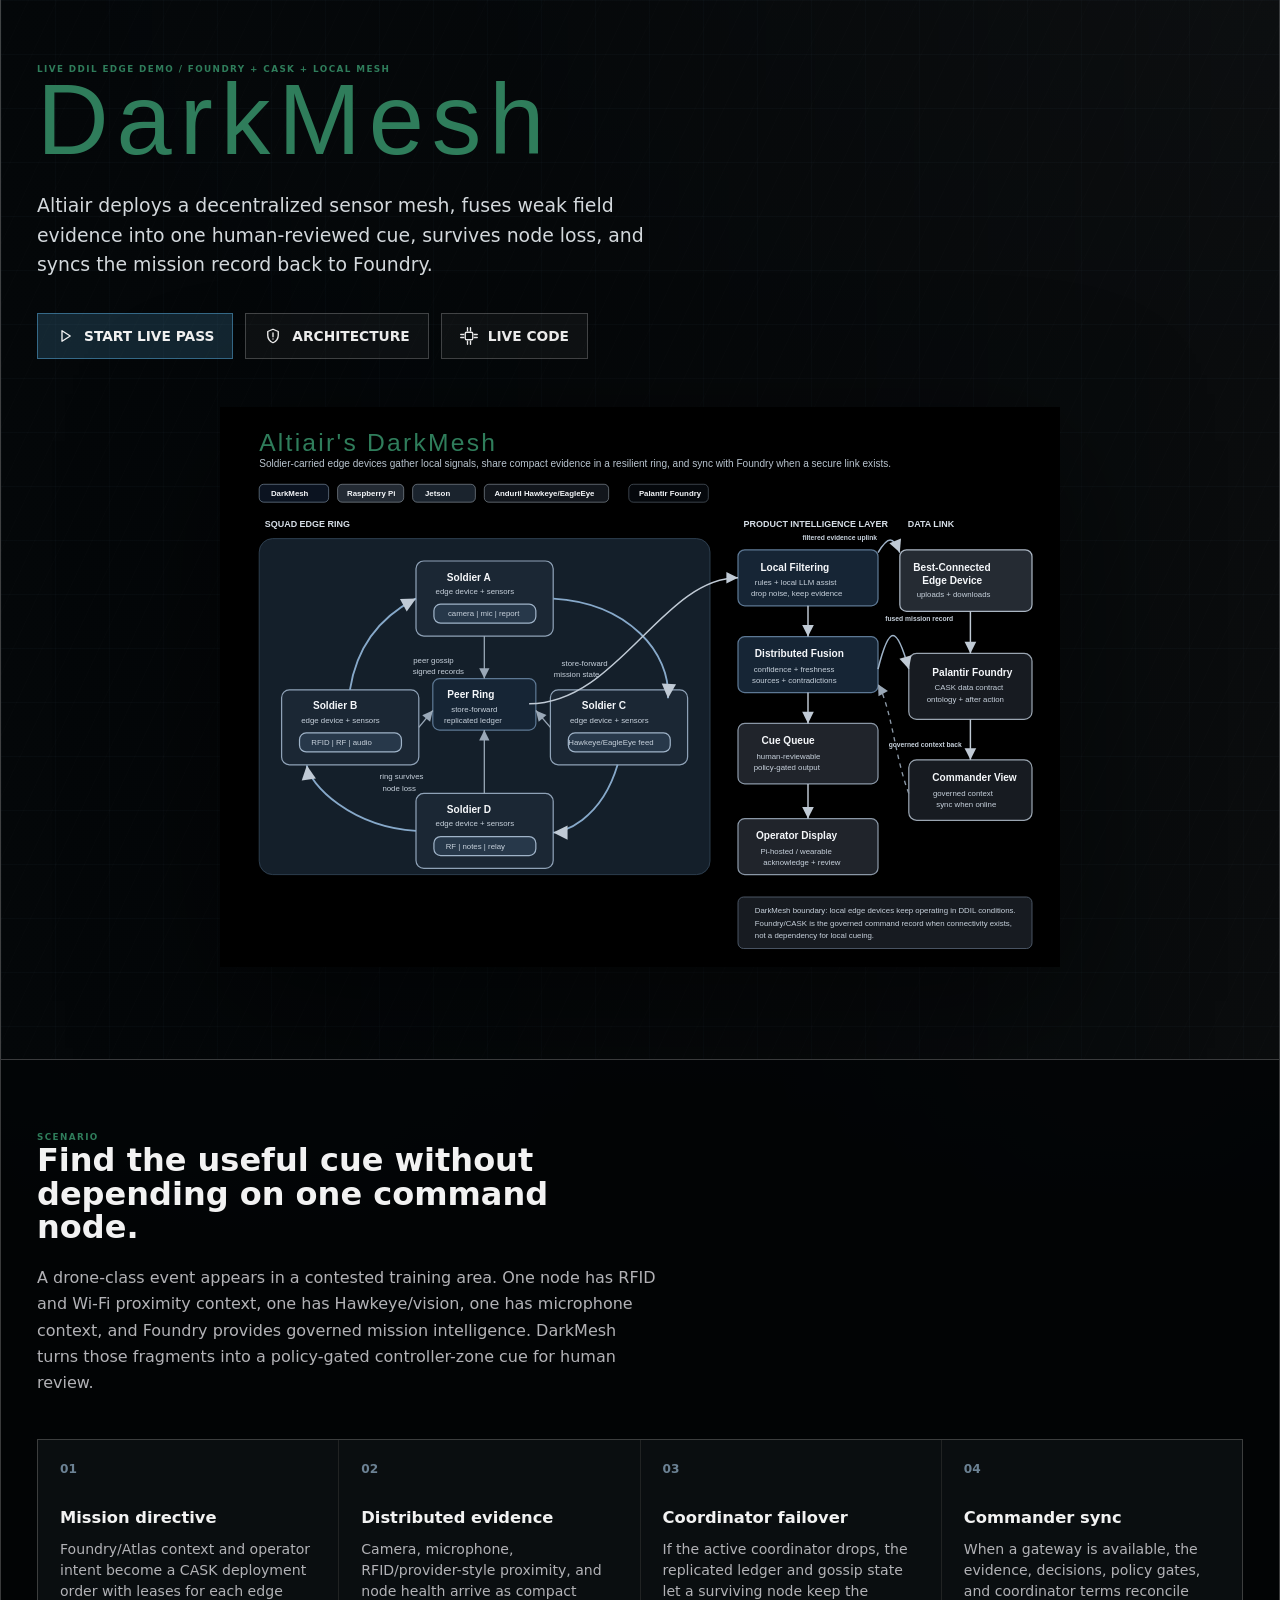
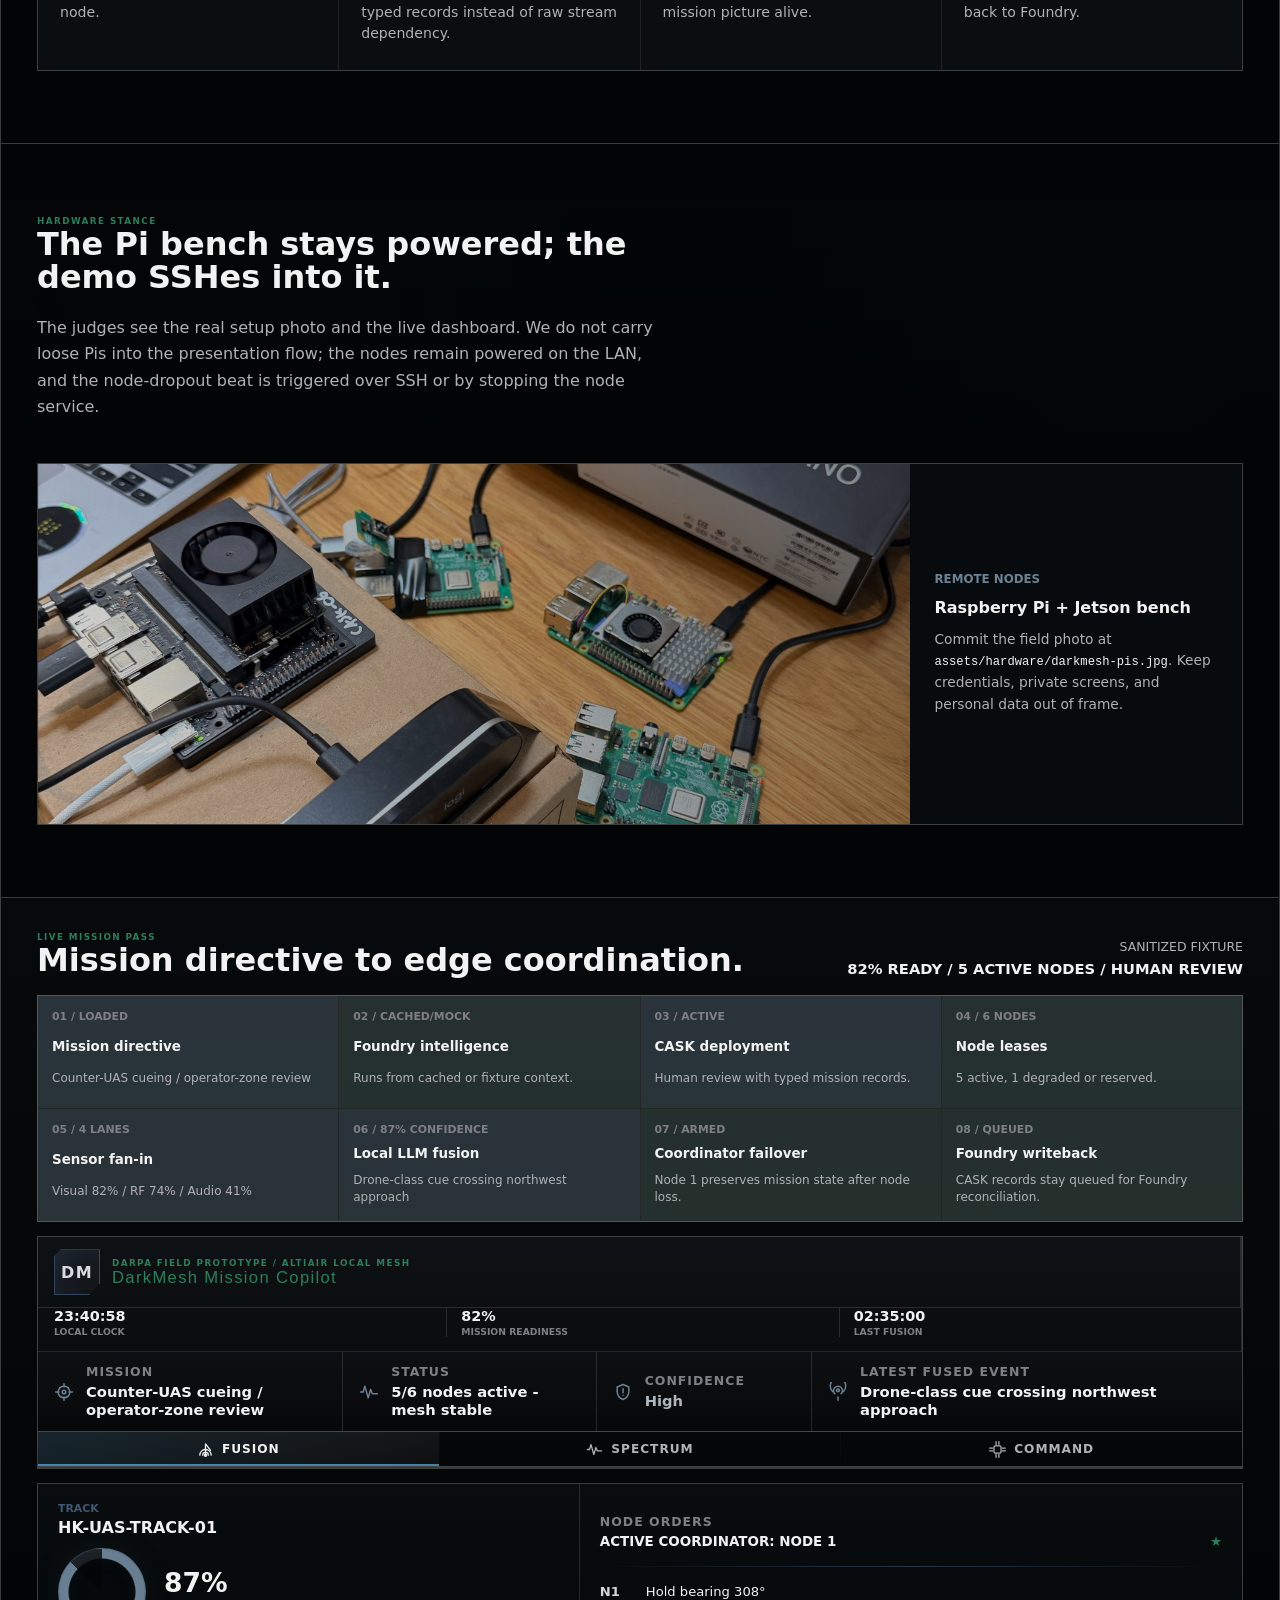
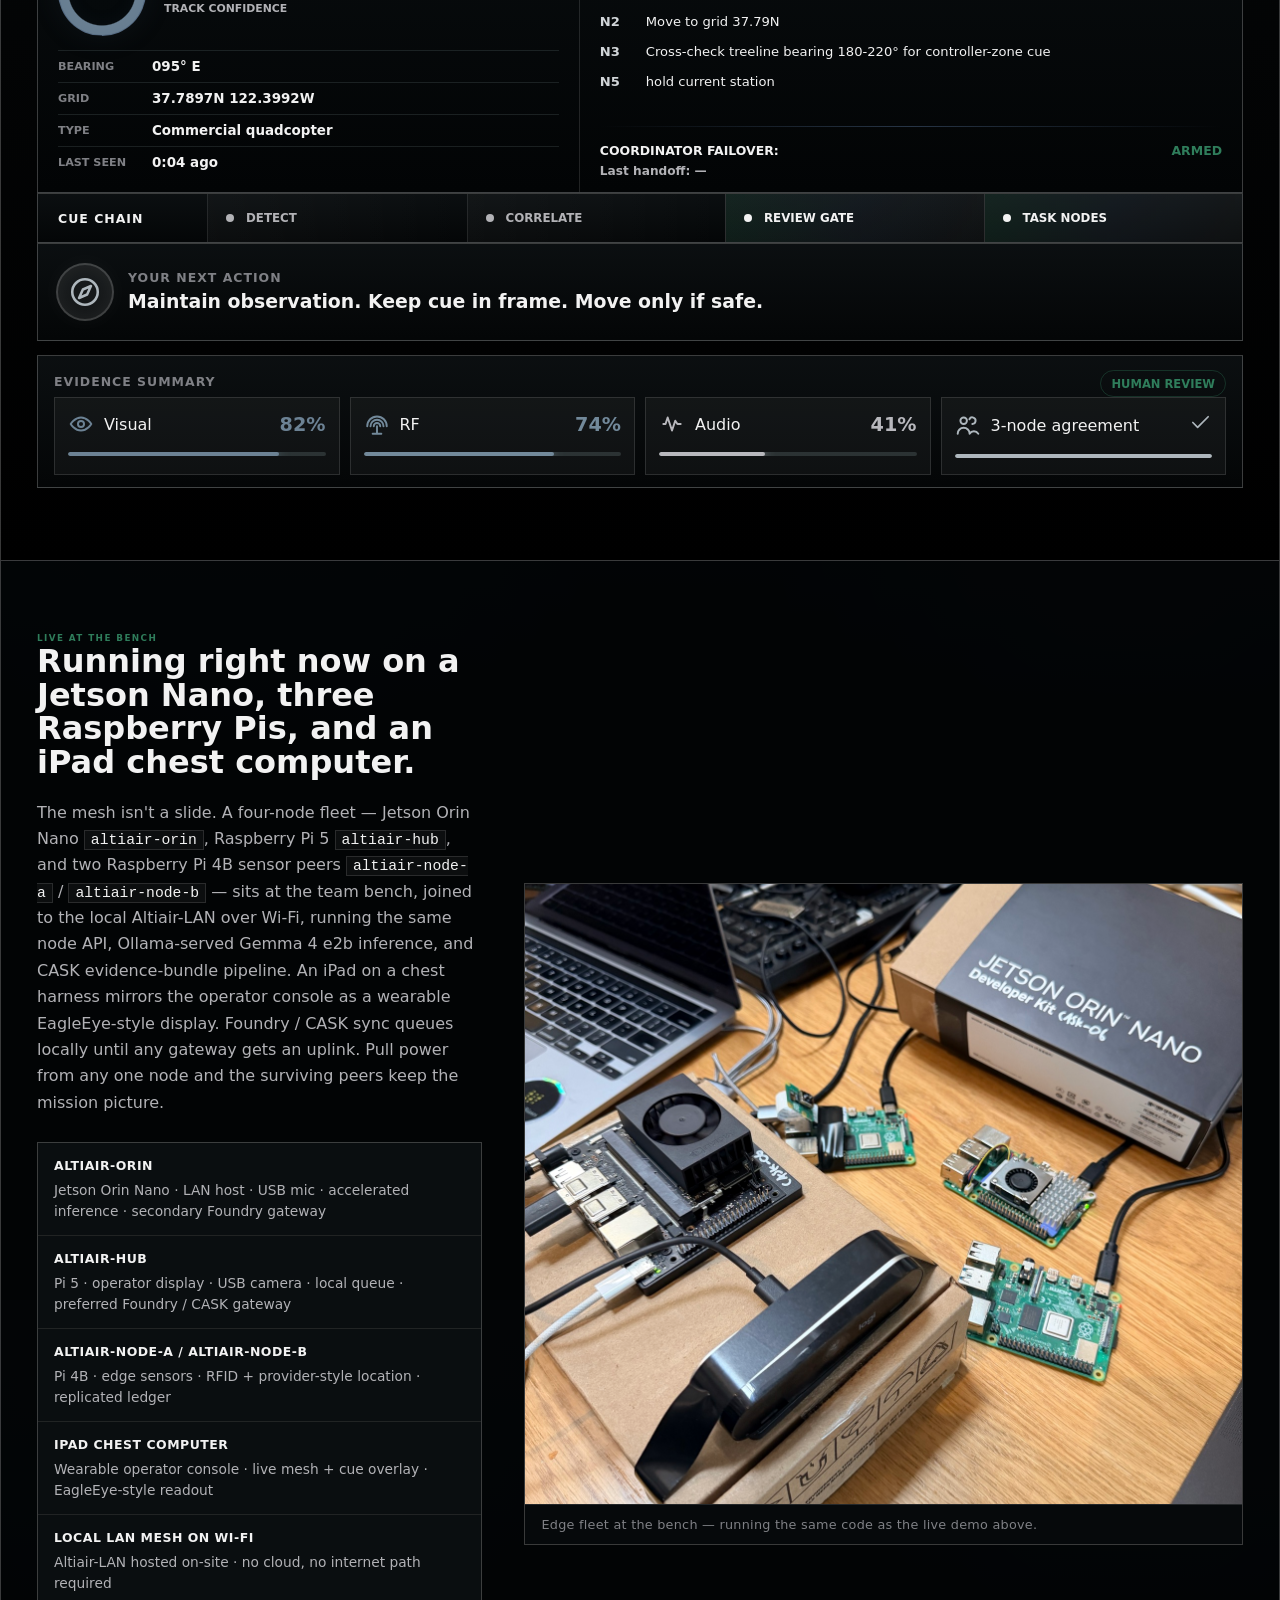
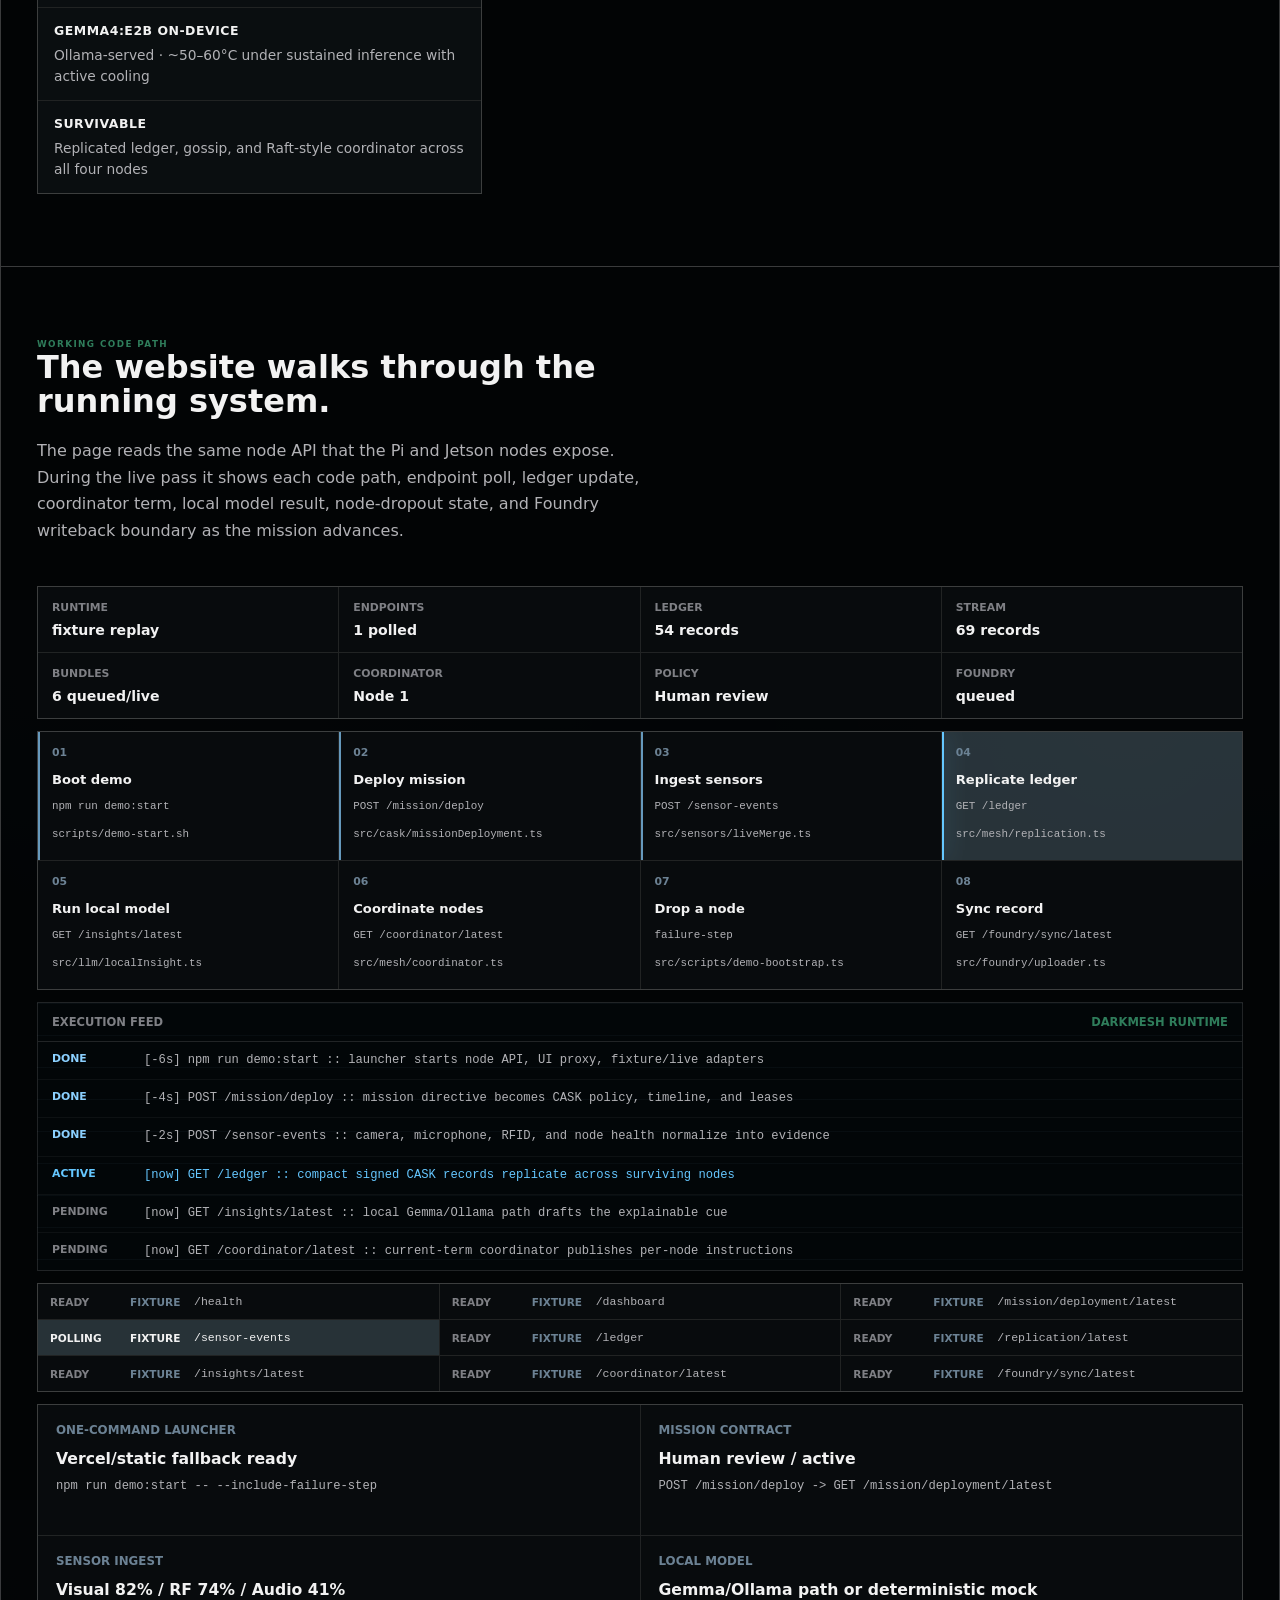
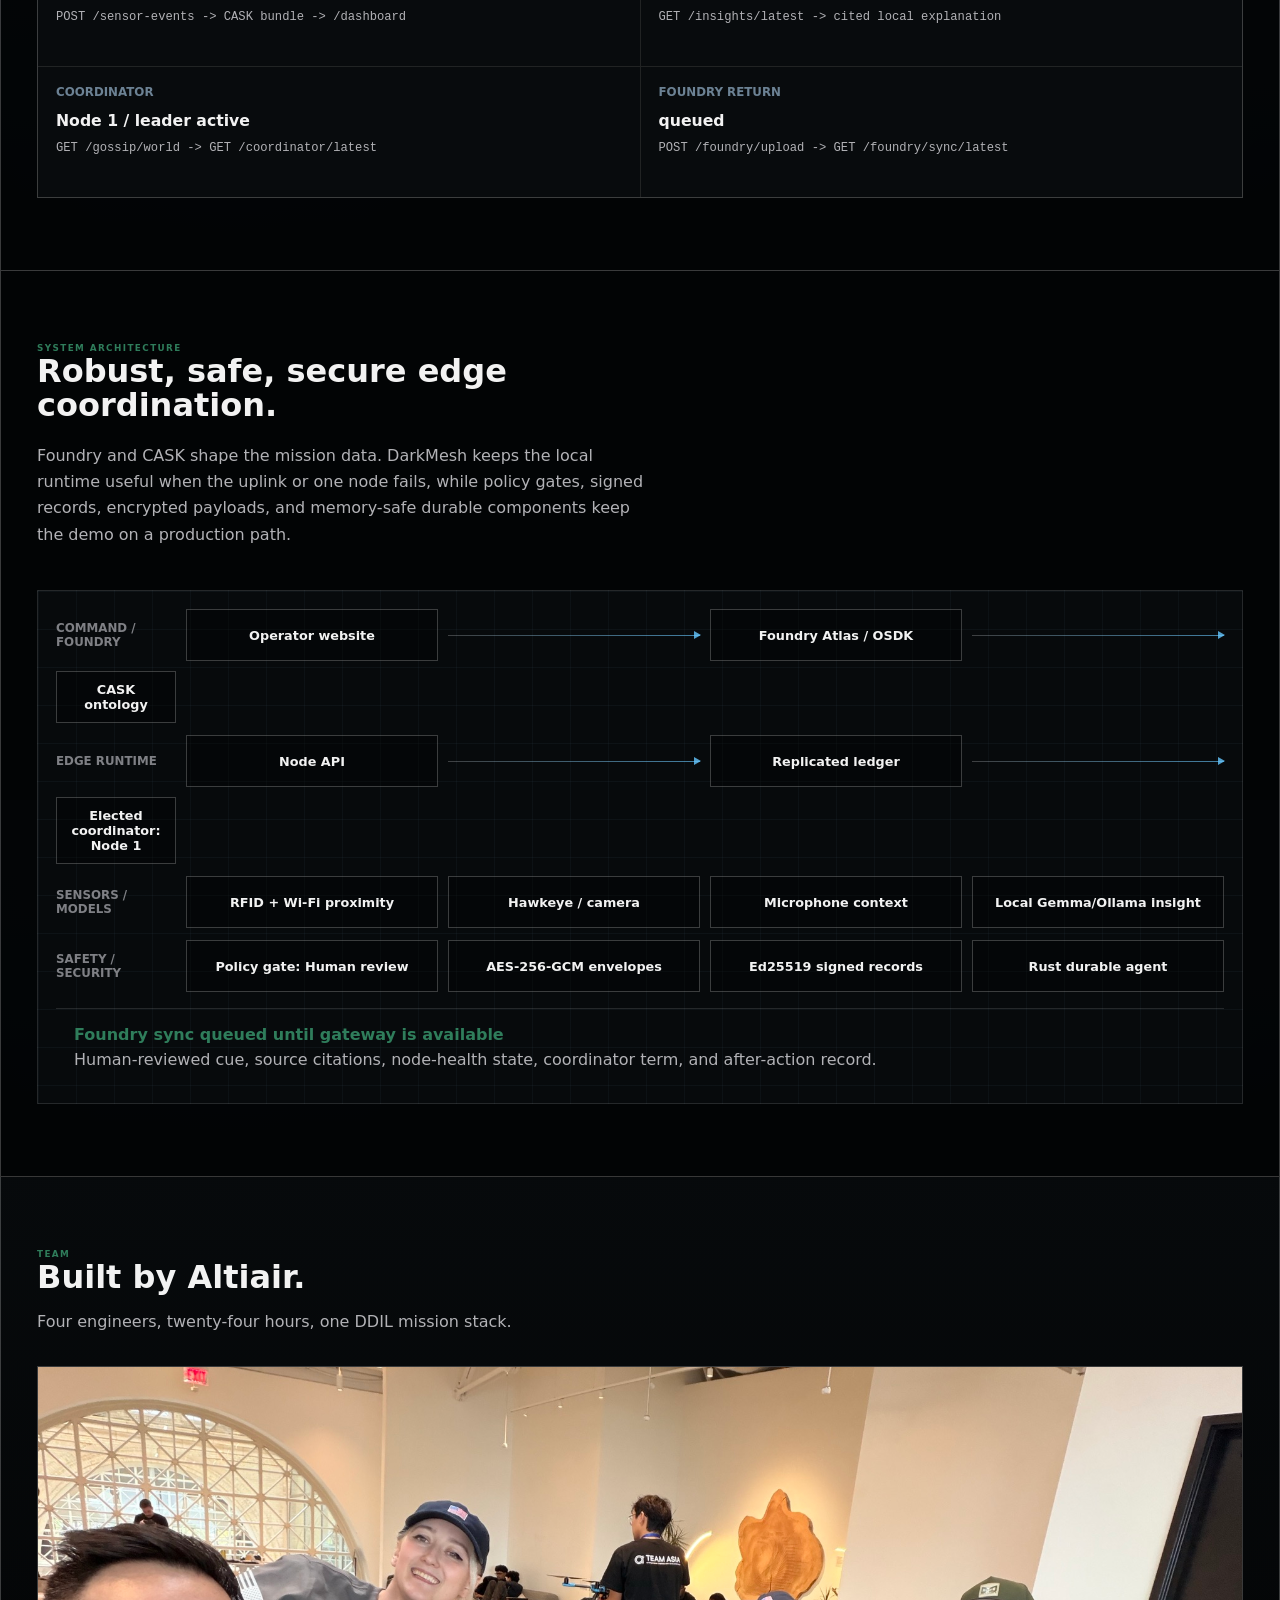
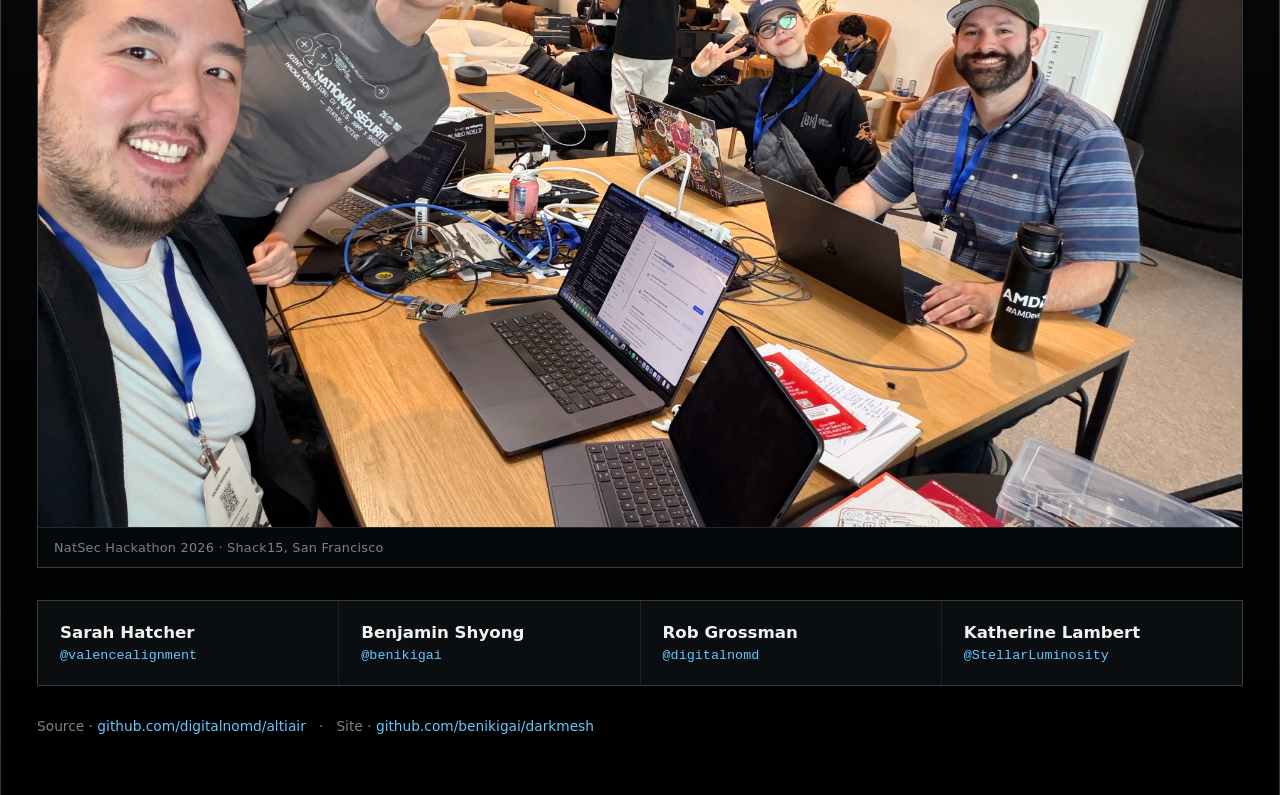
==== commit 2e3c173a: "Restore single DarkMesh flowchart" ====
--- a/implementation/altiair/ui/index.html
+++ b/implementation/altiair/ui/index.html
@@ -140,19 +140,6 @@
         </div>
       </section>
 
-      <section class="visual-section product-flow-section" aria-label="DarkMesh product flow">
-        <div class="visual-copy">
-          <p class="eyebrow">Product flow</p>
-          <h2>Rob's latest architecture chart is in the live repo.</h2>
-          <p>
-            Each soldier-carried edge node filters local evidence, exchanges compact signed records, preserves a replicated mission ledger, and syncs the CASK record with Foundry through whichever node has the best secure path.
-          </p>
-        </div>
-        <figure class="flow-chart-frame">
-          <img src="./assets/pitch/product-flow-chart.svg" alt="DarkMesh product flow chart showing edge devices, local fusion, operator display, and Foundry synchronization">
-        </figure>
-      </section>
-
       <section class="visual-section hardware-section" aria-label="Remote node hardware">
         <div class="visual-copy">
           <p class="eyebrow">Hardware stance</p>
@@ -384,17 +371,29 @@
         </div>
       </section>
 
-      <section class="bench-section" aria-label="Pi 5 bench setup running the live mesh">
+      <section class="bench-section" aria-label="Edge fleet bench setup running the live mesh">
         <div class="bench-copy">
           <p class="eyebrow">Live at the bench</p>
-          <h2>Running right now on a Pi 5 at our desk.</h2>
+          <h2>Running right now on a Jetson Nano, three Raspberry Pis, and an iPad chest computer.</h2>
           <p>
-            The mesh isn't a slide. <code>altiair-hub</code> is a Raspberry Pi 5 sitting on the team bench, powered on, joined to the local Altiair-LAN over Wi-Fi, running the same node API, Ollama-served Gemma 4 e2b inference, and CASK evidence-bundle pipeline that the rest of the fleet exposes. Foundry / CASK sync queues locally until any gateway gets an uplink. Pull power from any one node and the surviving peers keep the mission picture.
+            The mesh isn't a slide. A four-node fleet — Jetson Orin Nano <code>altiair-orin</code>, Raspberry Pi 5 <code>altiair-hub</code>, and two Raspberry Pi 4B sensor peers <code>altiair-node-a</code> / <code>altiair-node-b</code> — sits at the team bench, joined to the local Altiair-LAN over Wi-Fi, running the same node API, Ollama-served Gemma 4 e2b inference, and CASK evidence-bundle pipeline. An iPad on a chest harness mirrors the operator console as a wearable EagleEye-style display. Foundry / CASK sync queues locally until any gateway gets an uplink. Pull power from any one node and the surviving peers keep the mission picture.
           </p>
           <ul class="bench-facts">
             <li>
+              <strong>altiair-orin</strong>
+              Jetson Orin Nano · LAN host · USB mic · accelerated inference · secondary Foundry gateway
+            </li>
+            <li>
               <strong>altiair-hub</strong>
-              Pi 5 hub · operator display · local queue · preferred Foundry / CASK gateway
+              Pi 5 · operator display · USB camera · local queue · preferred Foundry / CASK gateway
+            </li>
+            <li>
+              <strong>altiair-node-a / altiair-node-b</strong>
+              Pi 4B · edge sensors · RFID + provider-style location · replicated ledger
+            </li>
+            <li>
+              <strong>iPad chest computer</strong>
+              Wearable operator console · live mesh + cue overlay · EagleEye-style readout
             </li>
             <li>
               <strong>Local LAN mesh on Wi-Fi</strong>
@@ -406,13 +405,13 @@
             </li>
             <li>
               <strong>Survivable</strong>
-              Replicated ledger, gossip, Raft-style coordinator across four nodes
+              Replicated ledger, gossip, and Raft-style coordinator across all four nodes
             </li>
           </ul>
         </div>
         <figure class="bench-visual">
-          <img src="./assets/hardware/darkmesh-pis.jpg" alt="Pi 5 mesh node powered on at the team bench, running DarkMesh on local Altiair-LAN over Wi-Fi" />
-          <figcaption>altiair-hub · powered on, joined to Altiair-LAN, running the same code as the live demo above.</figcaption>
+          <img src="./assets/hardware/darkmesh-pis.jpg" alt="Edge fleet at the team bench: Jetson Orin Nano, Raspberry Pi 5 hub, two Pi 4B sensor peers, and iPad chest-worn operator console, joined to local Altiair-LAN over Wi-Fi" />
+          <figcaption>Edge fleet at the bench — running the same code as the live demo above.</figcaption>
         </figure>
       </section>
 
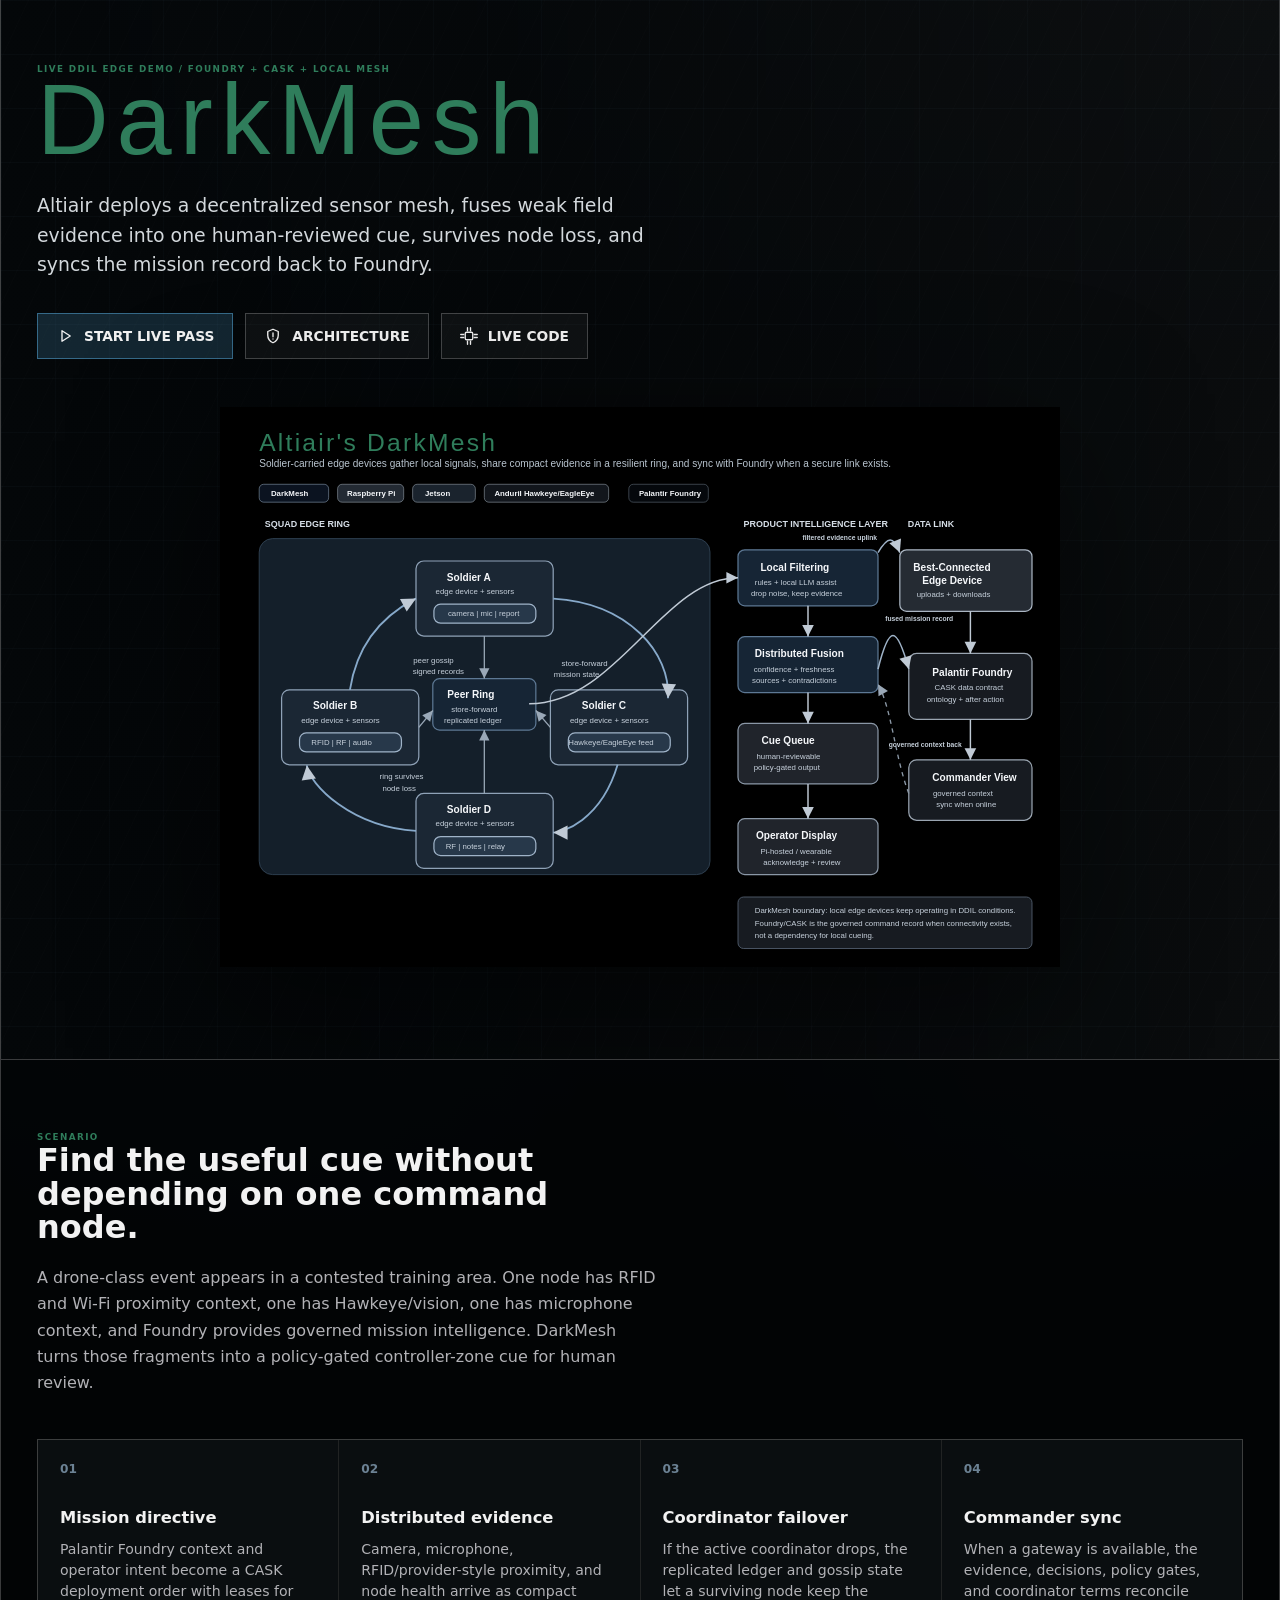
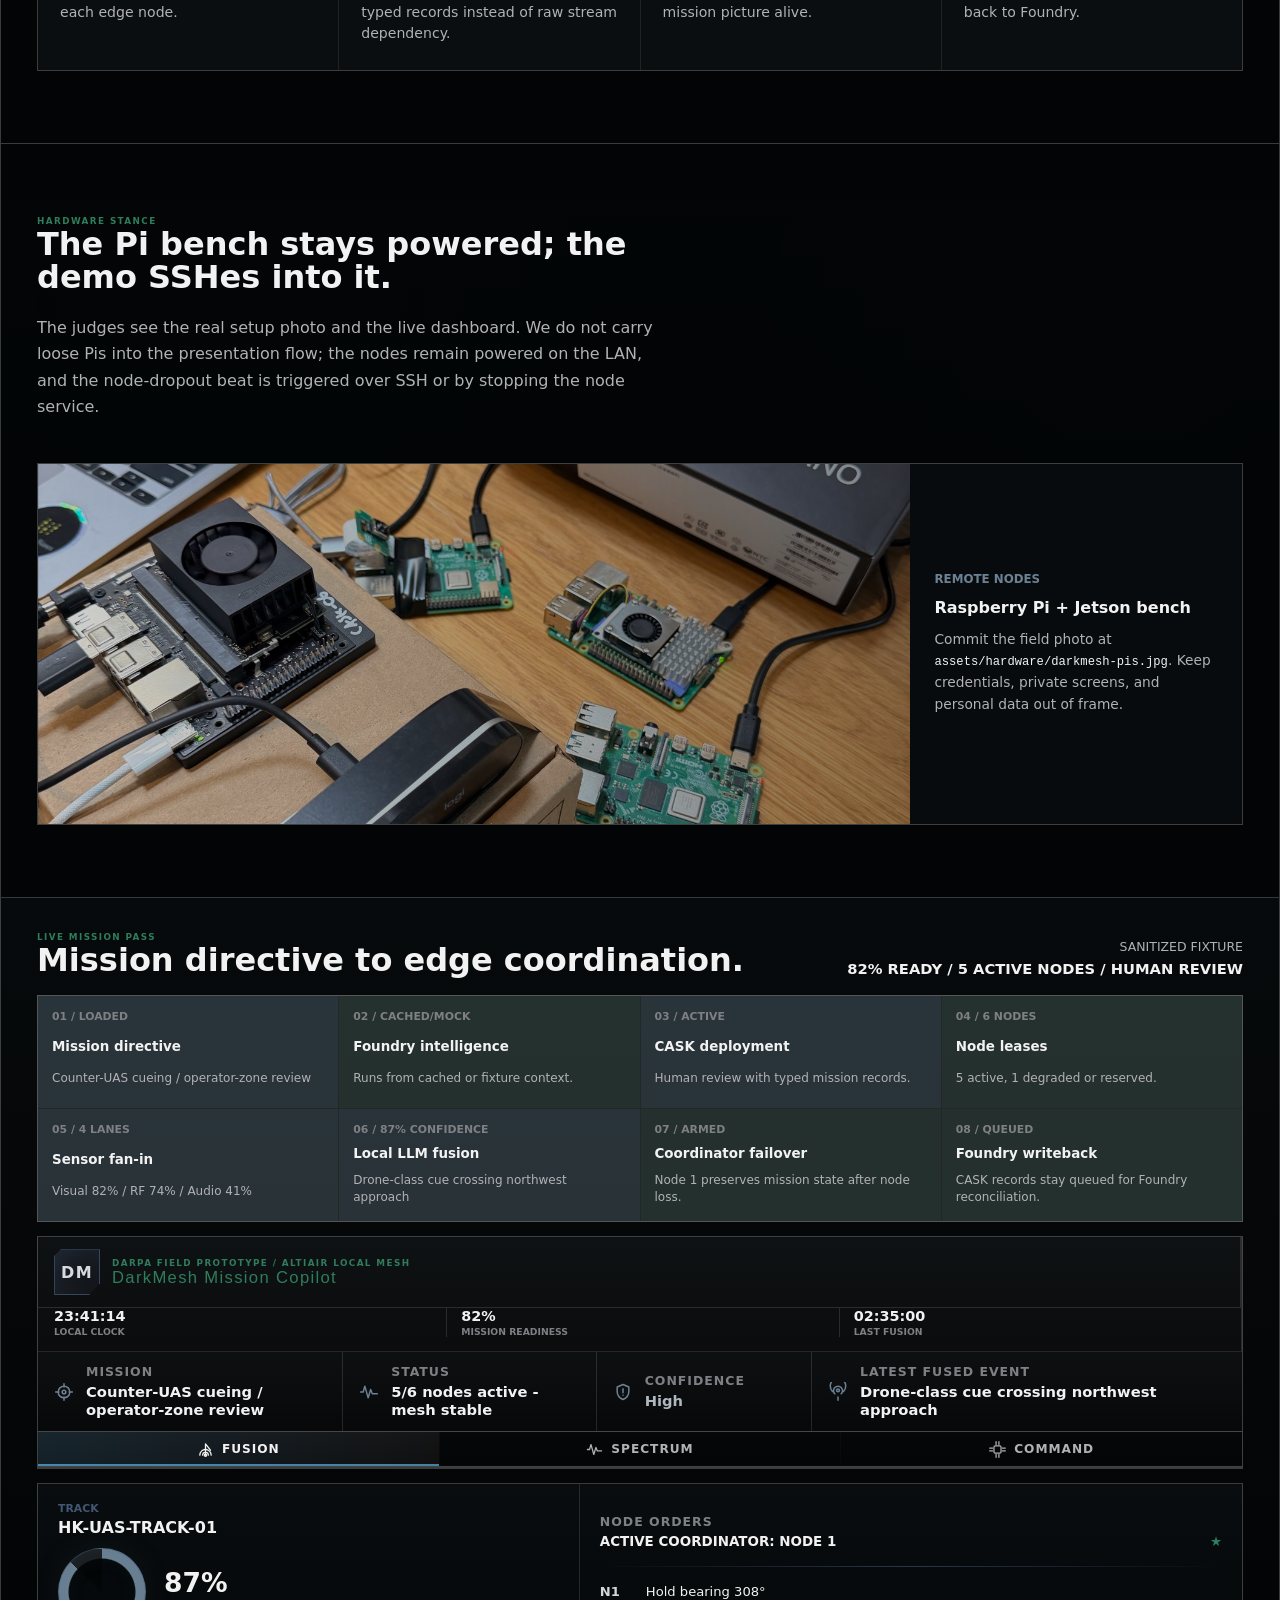
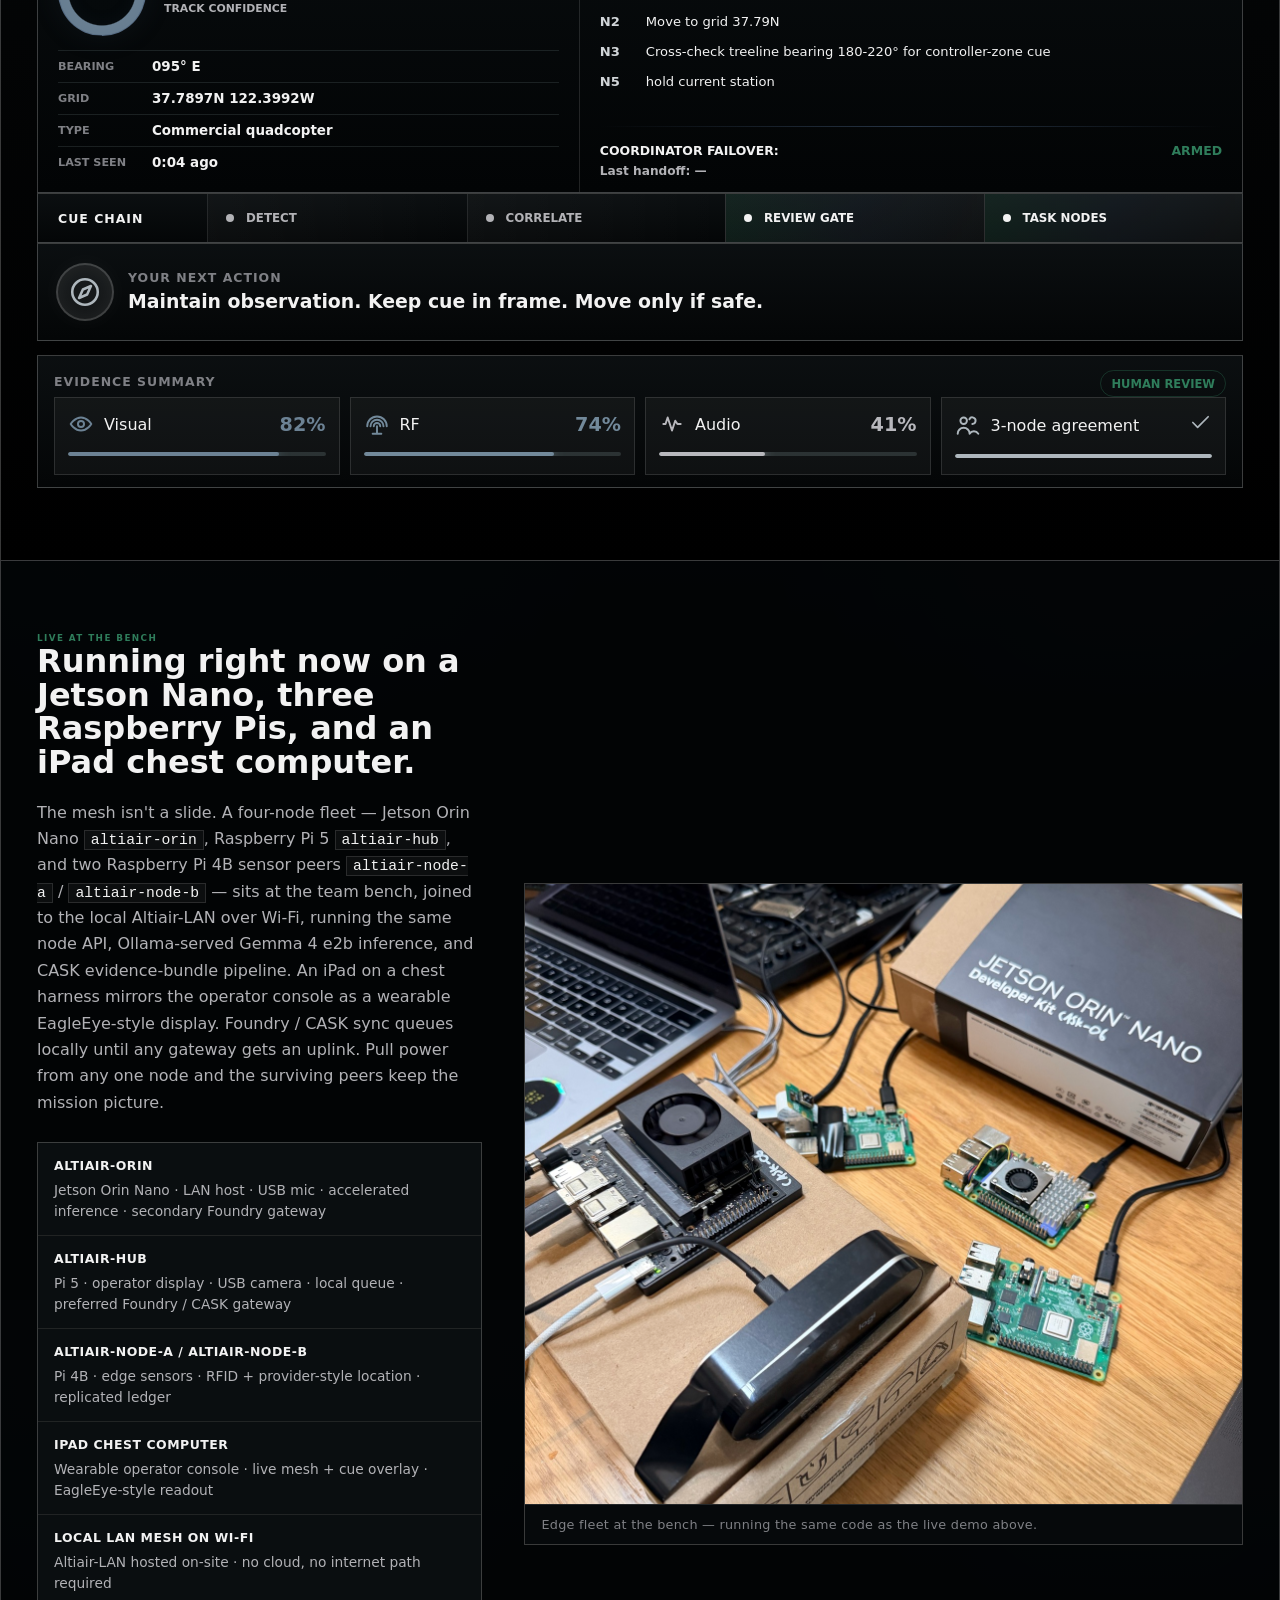
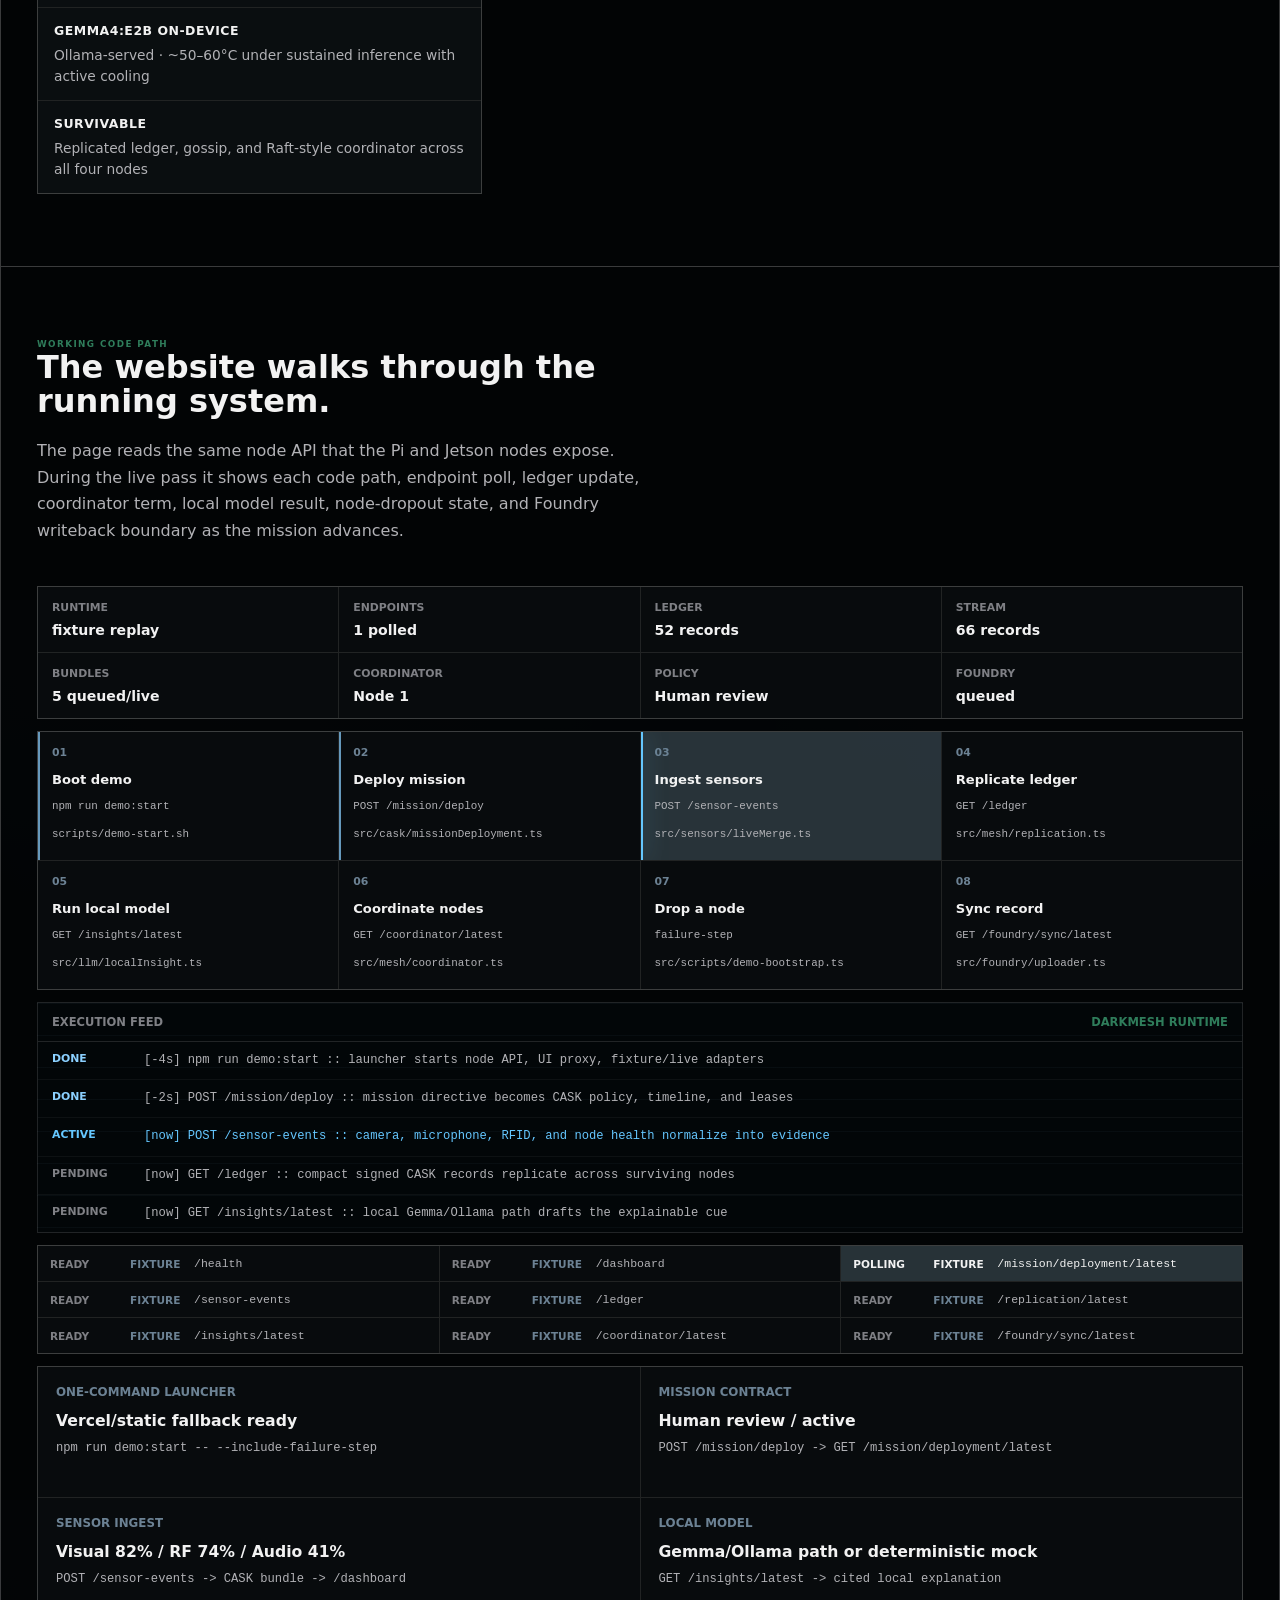
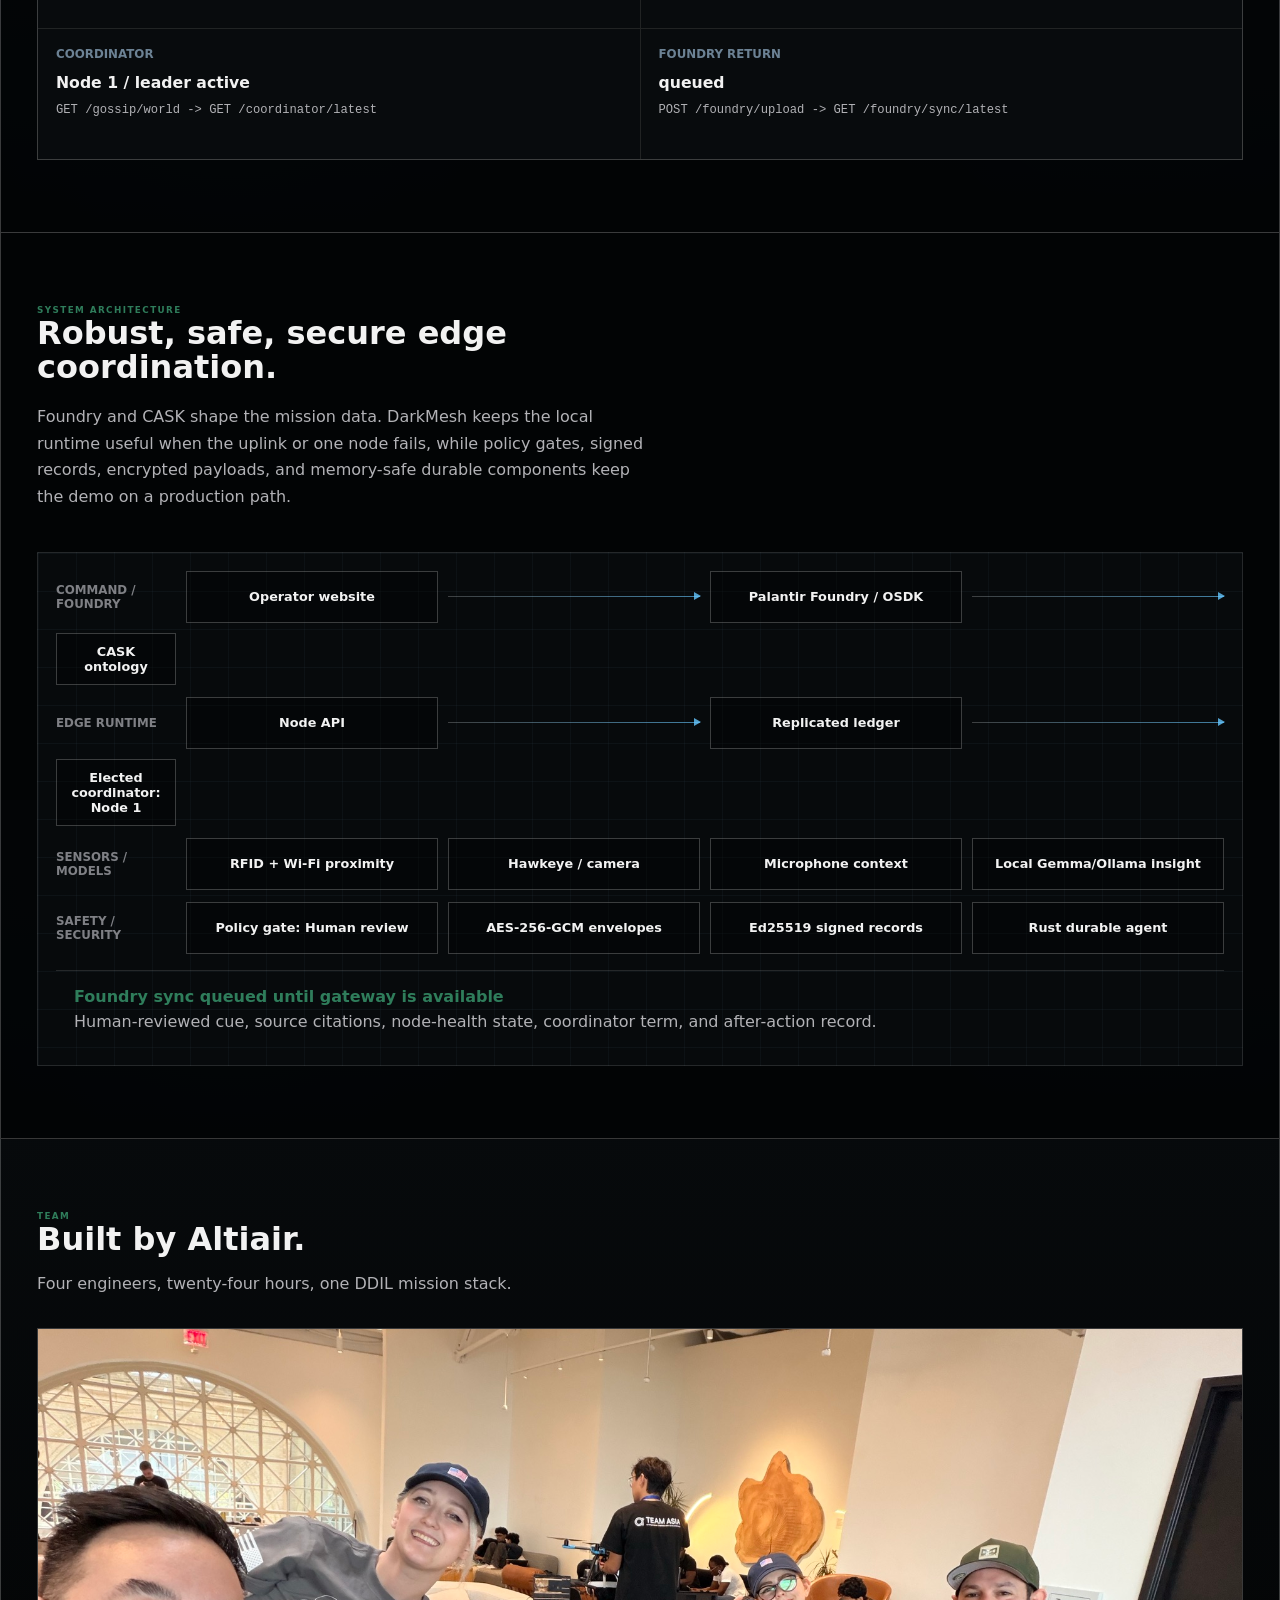
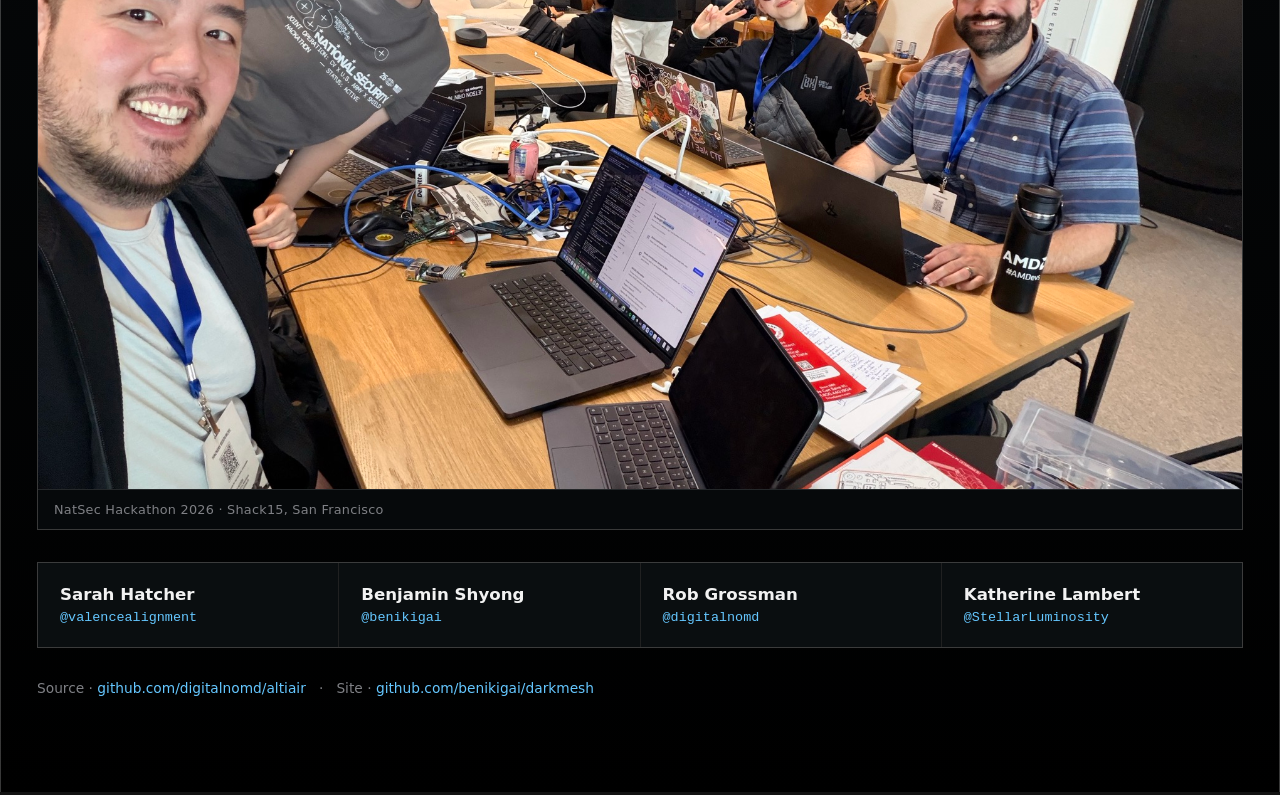
==== commit e849400b: "Replace Atlas references with Palantir" ====
--- a/implementation/altiair/ui/index.html
+++ b/implementation/altiair/ui/index.html
@@ -120,7 +120,7 @@
           <article>
             <span>01</span>
             <strong>Mission directive</strong>
-            <p>Foundry/Atlas context and operator intent become a CASK deployment order with leases for each edge node.</p>
+            <p>Palantir Foundry context and operator intent become a CASK deployment order with leases for each edge node.</p>
           </article>
           <article>
             <span>02</span>
@@ -452,7 +452,7 @@
             <span class="lane-label">Command / Foundry</span>
             <div class="uml-node">Operator website</div>
             <div class="uml-arrow"></div>
-            <div class="uml-node">Foundry Atlas / OSDK</div>
+            <div class="uml-node">Palantir Foundry / OSDK</div>
             <div class="uml-arrow"></div>
             <div class="uml-node">CASK ontology</div>
           </div>
